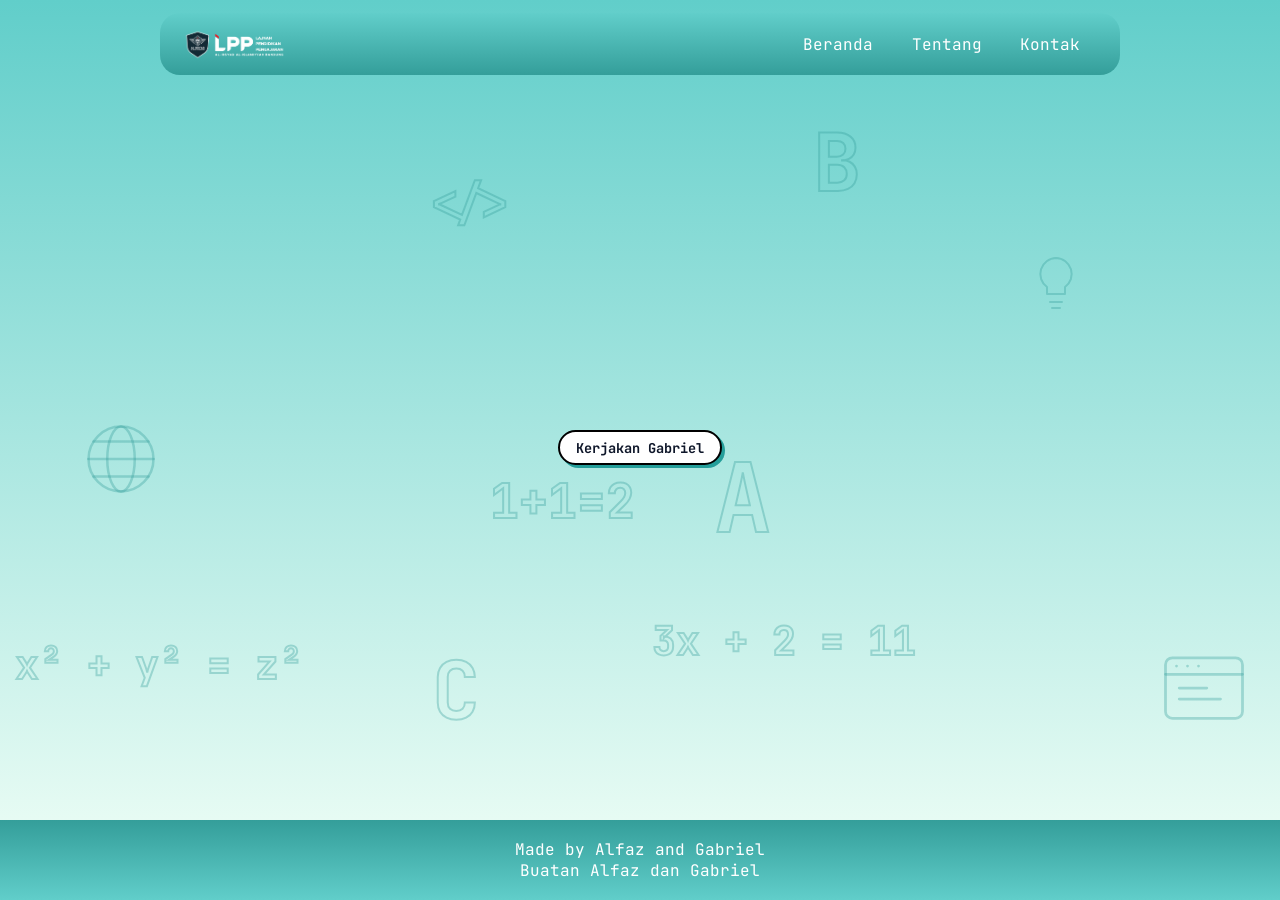
==== about.html @ 960603d5 "Nov 25, 2026, 6:09 PM" ====
<!DOCTYPE html>
<html lang="id">
    <head>
        <meta charset="UTF-8" />
        <meta name="viewport" content="width=device-width, initial-scale=1" />
        <title>Lomba Design Web AI</title>
        <link rel="stylesheet" href="css/main.css" />
        <link rel="stylesheet" href="css/about.css" />
        <link href="https://fonts.googleapis.com/css2?family=JetBrains+Mono:ital,wght@0,400;0,700;1,400&family=Amiri&display=swap" rel="stylesheet">
        <script src="js/doodles.js" defer></script>
        <script src="js/concepts.js" defer></script>
        <script>
        try { document.documentElement.dataset.mode = localStorage.getItem("mode") || "interactive"; } catch (e) {}
        </script>
        <script src="js/transition.js" defer></script>
    </head>
    <body>
        <header class="header-box">
            <img src="assets/al-irysad-logolpp.png" alt="Logo Al-Irsyad Al-Islamiyyah" height="40">
            <nav>
                <a href="home.html">Beranda</a>
                <a href="about.html">Tentang</a>
                <a href="contact.html">Kontak</a>
            </nav>
        </header>
            <main class="hero-bg">
            <div class="doodles" aria-hidden="true">
                <span class="doodle" style="--x: 5%;  --y: 14%; --s: 3rem;   --d: 15s; --r: 4rem">1+1=2</span>
                <span class="doodle" style="--x: 70%; --y: 8%;  --s: 2.5rem; --d: 18s; --r: 3rem">x² + y² = z²</span>
                <span class="doodle" style="--x: 8%;  --y: 62%; --s: 2.5rem; --d: 17s; --r: 5rem">3x + 2 = 11</span>
                <span class="doodle" style="--x: 55%; --y: 78%; --s: 3rem;   --d: 14s; --r: 3rem">&lt;/&gt;</span>
                <span class="doodle" style="--x: 82%; --y: 55%; --s: 6rem;   --d: 19s; --r: 4rem">A</span>
                <span class="doodle" style="--x: 30%; --y: 85%; --s: 5rem;   --d: 16s; --r: 3rem">B</span>
                <span class="doodle" style="--s: 5rem">C</span>

                <svg class="doodle" viewBox="0 0 64 64" style="--x: 40%; --y: 10%; --s: 5rem; --d: 20s; --r: 4rem">
                    <circle cx="32" cy="32" r="26"/>
                    <ellipse cx="32" cy="32" rx="11" ry="26"/>
                    <path d="M6 32h52M10 18h44M10 46h44"/>
                </svg>

                <svg class="doodle" viewBox="0 0 64 64" style="--x: 18%; --y: 36%; --s: 5.5rem; --d: 17s; --r: 3rem">
                    <rect x="4" y="10" width="56" height="44" rx="5"/>
                    <path d="M4 22h56M12 16h.01M20 16h.01M28 16h.01M14 32h20M14 40h30"/>
                </svg>

                <svg class="doodle" viewBox="0 0 64 64" style="--x: 88%; --y: 82%; --s: 4rem; --d: 13s; --r: 3rem">
                    <path d="M32 6a16 16 0 0 0-9 29v7h18v-7a16 16 0 0 0-9-29zM26 50h12M28 56h8"/>
                </svg>
            </div>
            <div class="content">
                <p class="badge">Kerjakan Gabriel</p>
            </div>
        </main>

        <div class="footer-box">
            <footer>Made by Alfaz and Gabriel</footer>
            <footer>Buatan Alfaz dan Gabriel</footer>
        </div>
    </body>
</html>
---- css/main.css ----
html {
    overflow-x: clip;
}

body {
    margin: 0;
    min-height: 100dvh;
    display: flex;
    flex-direction: column;
    font-family: "JetBrains Mono", monospace;
    background: #ecfdf5 linear-gradient(180deg, #61ceca, #ecfdf5 95%);
    animation: page-in 0.4s ease both;
}

main, .hero { flex: 1; }
a { color: inherit; text-decoration: none; }

.header-box {
    display: flex;
    align-items: center;
    justify-content: space-between;
    flex-wrap: wrap;
    gap: 0.5rem 1.5rem;
    box-sizing: border-box;
    width: min(95%, 60rem);
    margin: 0.8rem auto 0;
    padding: 0.8rem 1.5rem;
    background: linear-gradient(0deg, #349e9a, #61ceca);
    color: #ffffff;
    border-radius: 20px;
    position: sticky;
    top: 0.8rem;
    z-index: 100;
}

.header-box img { display: block; height: 2rem; flex-shrink: 0; }
.header-box {
    --shadow: 4px 4px #249e9a;
}
.header-box nav { display: flex; flex-wrap: nowrap; gap: 0.4rem;}

.header-box a {
    padding: 0.5rem 1rem;
    border-radius: 5px;
    white-space: nowrap;
    transition: background 0.2s ease, box-shadow 0.2s ease, transform 0.2s ease;
}

.header-box a:focus-visible,
.header-box a:hover {
    background: #51ceca;
    color: #422006;
    box-shadow: var(--shadow);
    transform: translateY(-2px);
}

.footer-box {
    margin-top: auto;
    padding: 1.2rem 1.5rem;
    background: linear-gradient(180deg, #349e9a, #61ceca);
    color: #ffffff;
    text-align: center;
}

.hero-bg {
    position: relative;
    overflow: clip;
    flex: 1;
}

.doodles {
    --ink: rgba(52, 158, 154, 0.35);
    position: absolute;
    inset: 0;
    pointer-events: none;
    overflow: hidden;
}

.doodle {
    --r: 3rem;
    --dir: 1;
    --a: 10deg;
    --d: 15s;
    --sw: 10s;
    --t1: 0s;
    --t2: 0s;
    position: absolute;
    left: var(--x);
    top: var(--y);
    font-size: var(--s);
    font-weight: 700;
    line-height: 1;
    white-space: nowrap;
    color: transparent;
    -webkit-text-stroke: 2px var(--ink);
    animation:
        drift var(--d) ease-in-out var(--t1) infinite,
        sway var(--sw) ease-in-out var(--t2) infinite alternate;
}

svg.doodle {
    width: var(--s);
    fill: none;
    stroke: var(--ink);
    stroke-width: 2;
    stroke-linecap: round;
    stroke-linejoin: round;
}

.hero-bg { display: grid; align-items: center; }

.content {
    position: relative;
    z-index: 1;
    display: grid;
    justify-items: center;
    gap: 1.2rem;
    width: min(100%, 44rem);
    margin: 0 auto;
    padding: 5rem 1.5rem;
    text-align: center;
    color: #0f172a;
}

.content h1 { margin: 0; font-size: clamp(1.8rem, 5vw, 3.2rem); line-height: 1.15; }
.content p { margin: 0; }
.lead { max-width: 36rem; line-height: 1.7; }
.tag { font-size: 0.85rem; opacity: 0.7; }

.badge {
    padding: 0.4rem 1rem;
    background: #fff;
    border: 2px solid #000;
    border-radius: 999px;
    font-size: 0.85rem;
    font-weight: 700;
    box-shadow: 3px 3px #249e9a;
}

[data-mode="formal"] .doodles { display: none; }
[data-mode="formal"] .orbit,
[data-mode="formal"] .arm article { animation: none; }

body.page-out { animation: page-out 0.4s ease forwards; }

@keyframes page-out { to { opacity: 0; } }

@keyframes spin { to { rotate: 360deg; } }

@keyframes page-in { from { opacity: 0; } }

@keyframes drift {
    0%   { translate: 0 0; }
    25%  { translate: calc(var(--r) * var(--dir)) calc(var(--r) * -0.6); }
    50%  { translate: calc(var(--r) * var(--dir) * 0.3) calc(var(--r) * -1.2); }
    75%  { translate: calc(var(--r) * var(--dir) * -0.8) calc(var(--r) * -0.5); }
    100% { translate: 0 0; }
}

@keyframes sway {
    from { rotate: calc(var(--a) * -1); scale: 0.95; }
    to   { rotate: var(--a); scale: 1.08; }
}

@media (prefers-reduced-motion: reduce) {
    .doodle { animation: none; }
    .stage { width: auto; }
    .hub { display: none; }
}

@media (max-width: 600px) {
    .doodle { font-size: calc(var(--s) * 0.6); }
    svg.doodle { width: calc(var(--s) * 0.7); }
}

@media (max-width: 768px) {
    .header-box { padding: 0.6rem 1rem; gap: 0.5rem 1rem; --shadow: 3px 3px #249e9a; }
    .header-box a { padding: 0.4rem 0.7rem; font-size: 0.9rem; }
}

@media (max-width: 480px) {
    .header-box { flex-direction: column; border-radius: 16px; --shadow: 2px 2px #249e9a; }
    .header-box nav { width: 100%; }
    .header-box nav a { flex: 1; text-align: center; padding: 0.4rem 0.2rem; font-size: 0.8rem; }
}

.stage { width: auto; }
.hub { display: none; }
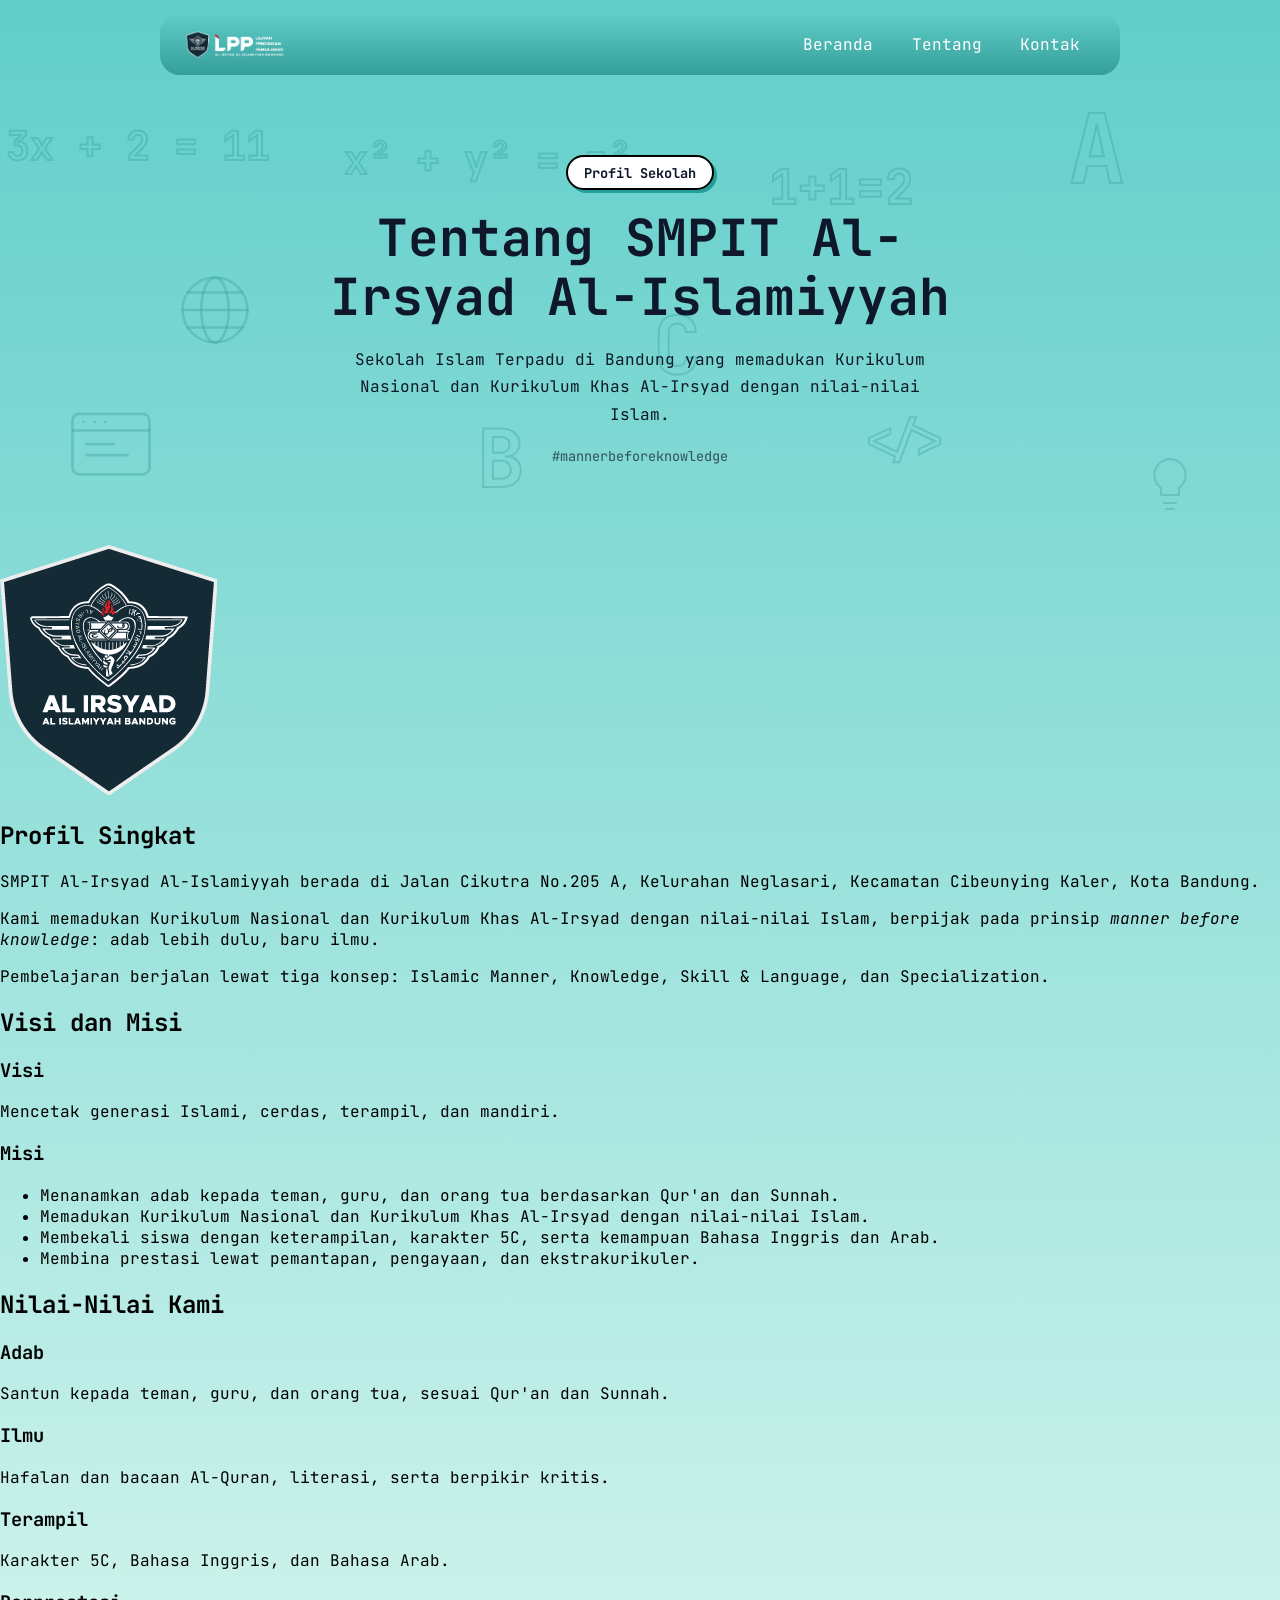
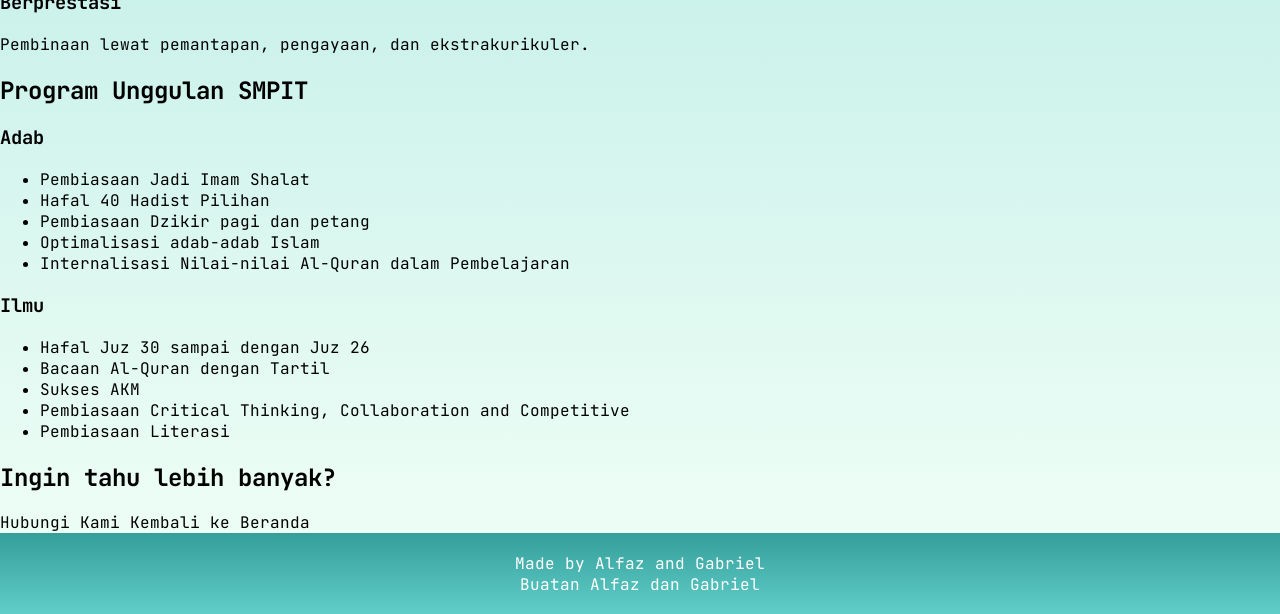
==== commit 3f3c70e9: "Add files via upload" ====
--- a/about.html
+++ b/about.html
@@ -3,12 +3,11 @@
     <head>
         <meta charset="UTF-8" />
         <meta name="viewport" content="width=device-width, initial-scale=1" />
-        <title>Lomba Design Web AI</title>
+        <title>Tentang - SMPIT Al-Irsyad Al-Islamiyyah Bandung</title>
         <link rel="stylesheet" href="css/main.css" />
         <link rel="stylesheet" href="css/about.css" />
         <link href="https://fonts.googleapis.com/css2?family=JetBrains+Mono:ital,wght@0,400;0,700;1,400&family=Amiri&display=swap" rel="stylesheet">
         <script src="js/doodles.js" defer></script>
-        <script src="js/concepts.js" defer></script>
         <script>
         try { document.documentElement.dataset.mode = localStorage.getItem("mode") || "interactive"; } catch (e) {}
         </script>
@@ -23,34 +22,138 @@
                 <a href="contact.html">Kontak</a>
             </nav>
         </header>
-            <main class="hero-bg">
-            <div class="doodles" aria-hidden="true">
-                <span class="doodle" style="--x: 5%;  --y: 14%; --s: 3rem;   --d: 15s; --r: 4rem">1+1=2</span>
-                <span class="doodle" style="--x: 70%; --y: 8%;  --s: 2.5rem; --d: 18s; --r: 3rem">x² + y² = z²</span>
-                <span class="doodle" style="--x: 8%;  --y: 62%; --s: 2.5rem; --d: 17s; --r: 5rem">3x + 2 = 11</span>
-                <span class="doodle" style="--x: 55%; --y: 78%; --s: 3rem;   --d: 14s; --r: 3rem">&lt;/&gt;</span>
-                <span class="doodle" style="--x: 82%; --y: 55%; --s: 6rem;   --d: 19s; --r: 4rem">A</span>
-                <span class="doodle" style="--x: 30%; --y: 85%; --s: 5rem;   --d: 16s; --r: 3rem">B</span>
-                <span class="doodle" style="--s: 5rem">C</span>
 
-                <svg class="doodle" viewBox="0 0 64 64" style="--x: 40%; --y: 10%; --s: 5rem; --d: 20s; --r: 4rem">
-                    <circle cx="32" cy="32" r="26"/>
-                    <ellipse cx="32" cy="32" rx="11" ry="26"/>
-                    <path d="M6 32h52M10 18h44M10 46h44"/>
-                </svg>
+        <main>
+            <section class="hero-bg">
+                <div class="doodles" aria-hidden="true">
+                    <span class="doodle" style="--x: 5%;  --y: 14%; --s: 3rem;   --d: 15s; --r: 4rem">1+1=2</span>
+                    <span class="doodle" style="--x: 70%; --y: 8%;  --s: 2.5rem; --d: 18s; --r: 3rem">x² + y² = z²</span>
+                    <span class="doodle" style="--x: 8%;  --y: 62%; --s: 2.5rem; --d: 17s; --r: 5rem">3x + 2 = 11</span>
+                    <span class="doodle" style="--x: 55%; --y: 78%; --s: 3rem;   --d: 14s; --r: 3rem">&lt;/&gt;</span>
+                    <span class="doodle" style="--x: 82%; --y: 55%; --s: 6rem;   --d: 19s; --r: 4rem">A</span>
+                    <span class="doodle" style="--x: 30%; --y: 85%; --s: 5rem;   --d: 16s; --r: 3rem">B</span>
+                    <span class="doodle" style="--s: 5rem">C</span>
 
-                <svg class="doodle" viewBox="0 0 64 64" style="--x: 18%; --y: 36%; --s: 5.5rem; --d: 17s; --r: 3rem">
-                    <rect x="4" y="10" width="56" height="44" rx="5"/>
-                    <path d="M4 22h56M12 16h.01M20 16h.01M28 16h.01M14 32h20M14 40h30"/>
-                </svg>
+                    <svg class="doodle" viewBox="0 0 64 64" style="--x: 40%; --y: 10%; --s: 5rem; --d: 20s; --r: 4rem">
+                        <circle cx="32" cy="32" r="26"/>
+                        <ellipse cx="32" cy="32" rx="11" ry="26"/>
+                        <path d="M6 32h52M10 18h44M10 46h44"/>
+                    </svg>
 
-                <svg class="doodle" viewBox="0 0 64 64" style="--x: 88%; --y: 82%; --s: 4rem; --d: 13s; --r: 3rem">
-                    <path d="M32 6a16 16 0 0 0-9 29v7h18v-7a16 16 0 0 0-9-29zM26 50h12M28 56h8"/>
-                </svg>
-            </div>
-            <div class="content">
-                <p class="badge">Kerjakan Gabriel</p>
-            </div>
+                    <svg class="doodle" viewBox="0 0 64 64" style="--x: 18%; --y: 36%; --s: 5.5rem; --d: 17s; --r: 3rem">
+                        <rect x="4" y="10" width="56" height="44" rx="5"/>
+                        <path d="M4 22h56M12 16h.01M20 16h.01M28 16h.01M14 32h20M14 40h30"/>
+                    </svg>
+
+                    <svg class="doodle" viewBox="0 0 64 64" style="--x: 88%; --y: 82%; --s: 4rem; --d: 13s; --r: 3rem">
+                        <path d="M32 6a16 16 0 0 0-9 29v7h18v-7a16 16 0 0 0-9-29zM26 50h12M28 56h8"/>
+                    </svg>
+                </div>
+                <div class="content">
+                    <p class="badge">Profil Sekolah</p>
+                    <h1>Tentang SMPIT Al-Irsyad Al-Islamiyyah</h1>
+                    <p class="lead">
+                        Sekolah Islam Terpadu di Bandung yang memadukan Kurikulum Nasional dan
+                        Kurikulum Khas Al-Irsyad dengan nilai-nilai Islam.
+                    </p>
+                    <p class="tag">#mannerbeforeknowledge</p>
+                </div>
+            </section>
+
+            <section class="about-section profile" aria-labelledby="profil-title">
+                <img class="profile-logo" src="assets/al-irsyad-logo.png" alt="Logo Al-Irsyad Al-Islamiyyah">
+                <div class="profile-text">
+                    <h2 id="profil-title">Profil Singkat</h2>
+                    <p>
+                        SMPIT Al-Irsyad Al-Islamiyyah berada di Jalan Cikutra No.205 A,
+                        Kelurahan Neglasari, Kecamatan Cibeunying Kaler, Kota Bandung.
+                    </p>
+                    <p>
+                        Kami memadukan Kurikulum Nasional dan Kurikulum Khas Al-Irsyad dengan
+                        nilai-nilai Islam, berpijak pada prinsip <em>manner before knowledge</em>:
+                        adab lebih dulu, baru ilmu.
+                    </p>
+                    <p>
+                        Pembelajaran berjalan lewat tiga konsep: Islamic Manner, Knowledge,
+                        Skill &amp; Language, dan Specialization.
+                    </p>
+                </div>
+            </section>
+
+            <section class="about-section" aria-labelledby="visimisi-title">
+                <h2 id="visimisi-title">Visi dan Misi</h2>
+                <div class="vision-grid">
+                    <article class="vision">
+                        <h3>Visi</h3>
+                        <p class="vision-text">Mencetak generasi Islami, cerdas, terampil, dan mandiri.</p>
+                    </article>
+                    <article class="mission">
+                        <h3>Misi</h3>
+                        <ul>
+                            <li>Menanamkan adab kepada teman, guru, dan orang tua berdasarkan Qur'an dan Sunnah.</li>
+                            <li>Memadukan Kurikulum Nasional dan Kurikulum Khas Al-Irsyad dengan nilai-nilai Islam.</li>
+                            <li>Membekali siswa dengan keterampilan, karakter 5C, serta kemampuan Bahasa Inggris dan Arab.</li>
+                            <li>Membina prestasi lewat pemantapan, pengayaan, dan ekstrakurikuler.</li>
+                        </ul>
+                    </article>
+                </div>
+            </section>
+
+            <section class="about-section" aria-labelledby="nilai-title">
+                <h2 id="nilai-title">Nilai-Nilai Kami</h2>
+                <div class="values">
+                    <article class="value value-adab">
+                        <h3>Adab</h3>
+                        <p>Santun kepada teman, guru, dan orang tua, sesuai Qur'an dan Sunnah.</p>
+                    </article>
+                    <article class="value value-ilmu">
+                        <h3>Ilmu</h3>
+                        <p>Hafalan dan bacaan Al-Quran, literasi, serta berpikir kritis.</p>
+                    </article>
+                    <article class="value value-terampil">
+                        <h3>Terampil</h3>
+                        <p>Karakter 5C, Bahasa Inggris, dan Bahasa Arab.</p>
+                    </article>
+                    <article class="value value-prestasi">
+                        <h3>Berprestasi</h3>
+                        <p>Pembinaan lewat pemantapan, pengayaan, dan ekstrakurikuler.</p>
+                    </article>
+                </div>
+            </section>
+
+            <section class="about-section" aria-labelledby="program-title">
+                <h2 id="program-title">Program Unggulan SMPIT</h2>
+                <div class="program-grid">
+                    <article class="program-card">
+                        <h3>Adab</h3>
+                        <ul>
+                            <li>Pembiasaan Jadi Imam Shalat</li>
+                            <li>Hafal 40 Hadist Pilihan</li>
+                            <li>Pembiasaan Dzikir pagi dan petang</li>
+                            <li>Optimalisasi adab-adab Islam</li>
+                            <li>Internalisasi Nilai-nilai Al-Quran dalam Pembelajaran</li>
+                        </ul>
+                    </article>
+                    <article class="program-card">
+                        <h3>Ilmu</h3>
+                        <ul>
+                            <li>Hafal Juz 30 sampai dengan Juz 26</li>
+                            <li>Bacaan Al-Quran dengan Tartil</li>
+                            <li>Sukses AKM</li>
+                            <li>Pembiasaan Critical Thinking, Collaboration and Competitive</li>
+                            <li>Pembiasaan Literasi</li>
+                        </ul>
+                    </article>
+                </div>
+            </section>
+
+            <section class="about-cta" aria-labelledby="cta-title">
+                <h2 id="cta-title">Ingin tahu lebih banyak?</h2>
+                <div class="cta-row">
+                    <a class="cta" href="contact.html">Hubungi Kami</a>
+                    <a class="cta cta-alt" href="home.html">Kembali ke Beranda</a>
+                </div>
+            </section>
         </main>
 
         <div class="footer-box">
@@ -58,4 +161,4 @@
             <footer>Buatan Alfaz dan Gabriel</footer>
         </div>
     </body>
-</html>+</html>
--- a/css/main.css
+++ b/css/main.css
@@ -12,7 +12,7 @@
     animation: page-in 0.4s ease both;
 }
 
-main, .hero { flex: 1; }
+main { flex: 1; }
 a { color: inherit; text-decoration: none; }
 
 .header-box {
@@ -31,12 +31,10 @@
     position: sticky;
     top: 0.8rem;
     z-index: 100;
+    --shadow: 4px 4px #249e9a;
 }
 
 .header-box img { display: block; height: 2rem; flex-shrink: 0; }
-.header-box {
-    --shadow: 4px 4px #249e9a;
-}
 .header-box nav { display: flex; flex-wrap: nowrap; gap: 0.4rem;}
 
 .header-box a {
@@ -60,12 +58,6 @@
     background: linear-gradient(180deg, #349e9a, #61ceca);
     color: #ffffff;
     text-align: center;
-}
-
-.hero-bg {
-    position: relative;
-    overflow: clip;
-    flex: 1;
 }
 
 .doodles {
@@ -107,7 +99,12 @@
     stroke-linejoin: round;
 }
 
-.hero-bg { display: grid; align-items: center; }
+.hero-bg {
+    position: relative;
+    overflow: clip;
+    display: grid;
+    align-items: center;
+}
 
 .content {
     position: relative;
@@ -145,8 +142,6 @@
 
 @keyframes page-out { to { opacity: 0; } }
 
-@keyframes spin { to { rotate: 360deg; } }
-
 @keyframes page-in { from { opacity: 0; } }
 
 @keyframes drift {
@@ -164,8 +159,16 @@
 
 @media (prefers-reduced-motion: reduce) {
     .doodle { animation: none; }
+}
+
+@keyframes spin { to { rotate: 360deg; } }
+
+@media (max-width: 700px), (prefers-reduced-motion: reduce) {
     .stage { width: auto; }
     .hub { display: none; }
+    .orbit { width: auto; aspect-ratio: auto; display: grid; gap: 1rem; border: 0; animation: none; }
+    .arm { position: static; rotate: none; }
+    .arm article { position: static; translate: none; transform: none; width: auto; animation: none; }
 }
 
 @media (max-width: 600px) {
@@ -182,7 +185,4 @@
     .header-box { flex-direction: column; border-radius: 16px; --shadow: 2px 2px #249e9a; }
     .header-box nav { width: 100%; }
     .header-box nav a { flex: 1; text-align: center; padding: 0.4rem 0.2rem; font-size: 0.8rem; }
-}
-
-.stage { width: auto; }
-.hub { display: none; }+}
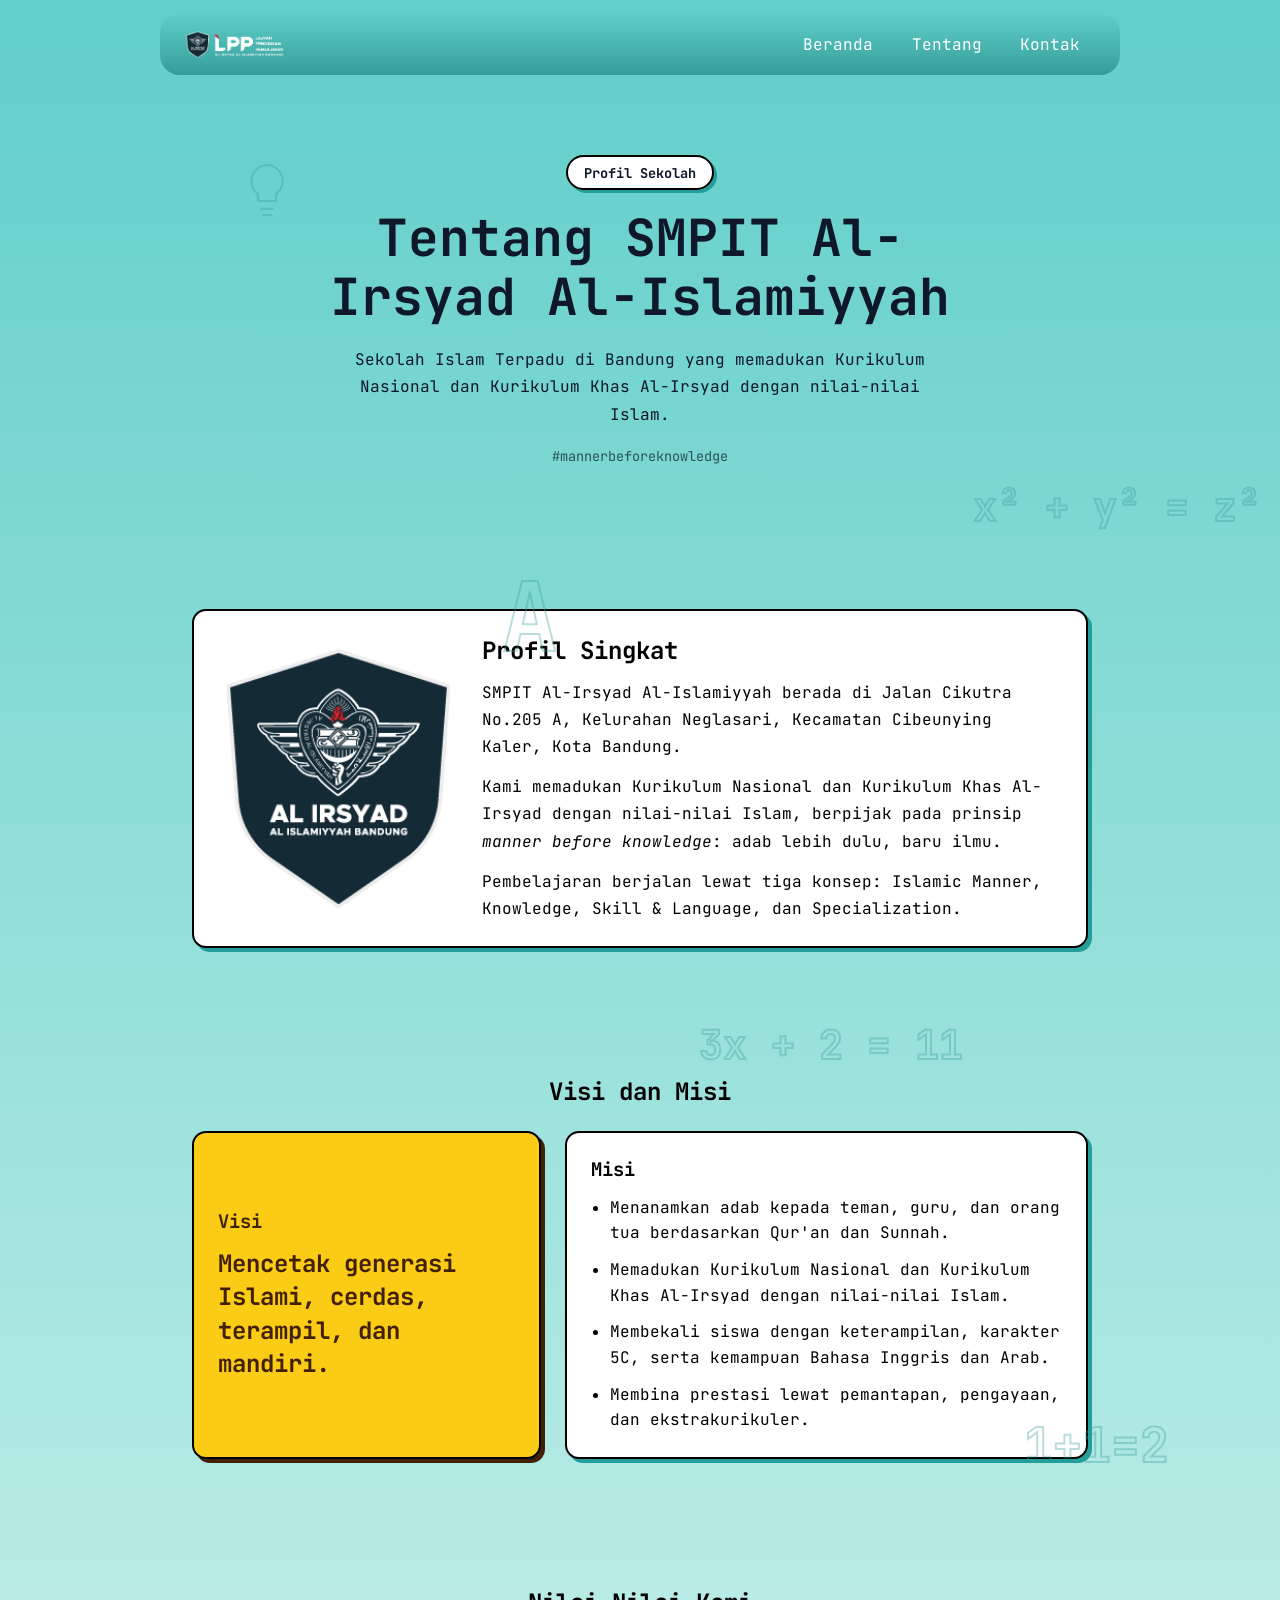
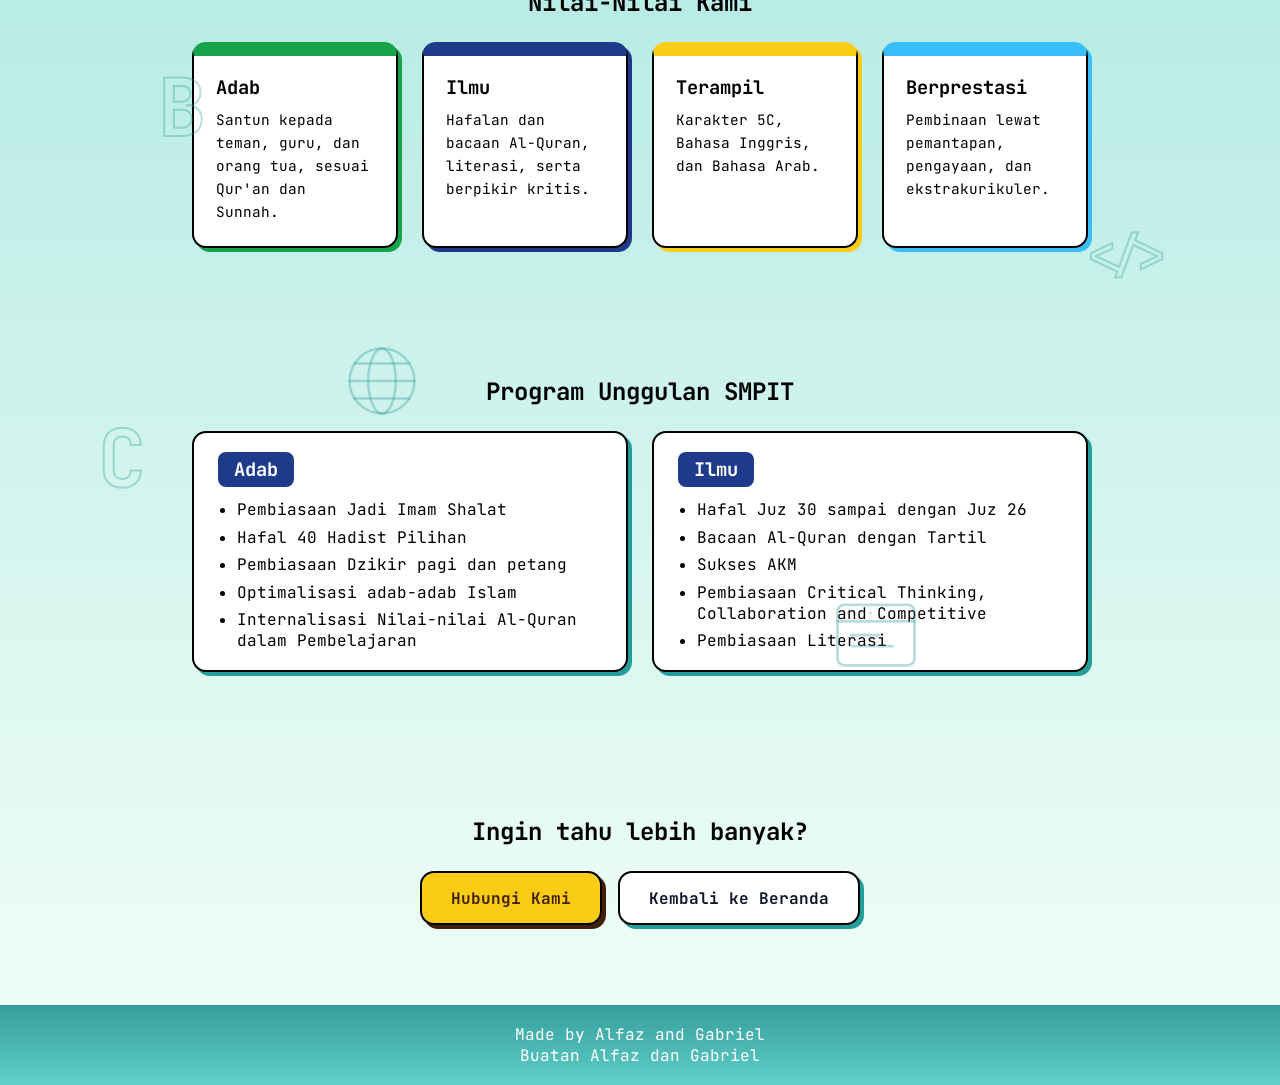
==== commit 327aae91: "Nov 27, 2026, 5:26 PM" ====
--- a/about.html
+++ b/about.html
@@ -24,31 +24,31 @@
         </header>
 
         <main>
-            <section class="hero-bg">
-                <div class="doodles" aria-hidden="true">
-                    <span class="doodle" style="--x: 5%;  --y: 14%; --s: 3rem;   --d: 15s; --r: 4rem">1+1=2</span>
-                    <span class="doodle" style="--x: 70%; --y: 8%;  --s: 2.5rem; --d: 18s; --r: 3rem">x² + y² = z²</span>
-                    <span class="doodle" style="--x: 8%;  --y: 62%; --s: 2.5rem; --d: 17s; --r: 5rem">3x + 2 = 11</span>
-                    <span class="doodle" style="--x: 55%; --y: 78%; --s: 3rem;   --d: 14s; --r: 3rem">&lt;/&gt;</span>
-                    <span class="doodle" style="--x: 82%; --y: 55%; --s: 6rem;   --d: 19s; --r: 4rem">A</span>
-                    <span class="doodle" style="--x: 30%; --y: 85%; --s: 5rem;   --d: 16s; --r: 3rem">B</span>
-                    <span class="doodle" style="--s: 5rem">C</span>
+            <main class="hero-bg">
+            <div class="doodles" aria-hidden="true">
+                <span class="doodle" style="--x: 5%;  --y: 14%; --s: 3rem;   --d: 15s; --r: 4rem">1+1=2</span>
+                <span class="doodle" style="--x: 70%; --y: 8%;  --s: 2.5rem; --d: 18s; --r: 3rem">x² + y² = z²</span>
+                <span class="doodle" style="--x: 8%;  --y: 62%; --s: 2.5rem; --d: 17s; --r: 5rem">3x + 2 = 11</span>
+                <span class="doodle" style="--x: 55%; --y: 78%; --s: 3rem;   --d: 14s; --r: 3rem">&lt;/&gt;</span>
+                <span class="doodle" style="--x: 82%; --y: 55%; --s: 6rem;   --d: 19s; --r: 4rem">A</span>
+                <span class="doodle" style="--x: 30%; --y: 85%; --s: 5rem;   --d: 16s; --r: 3rem">B</span>
+                <span class="doodle" style="--s: 5rem">C</span>
 
-                    <svg class="doodle" viewBox="0 0 64 64" style="--x: 40%; --y: 10%; --s: 5rem; --d: 20s; --r: 4rem">
-                        <circle cx="32" cy="32" r="26"/>
-                        <ellipse cx="32" cy="32" rx="11" ry="26"/>
-                        <path d="M6 32h52M10 18h44M10 46h44"/>
-                    </svg>
+                <svg class="doodle" viewBox="0 0 64 64" style="--x: 40%; --y: 10%; --s: 5rem; --d: 20s; --r: 4rem">
+                    <circle cx="32" cy="32" r="26"/>
+                    <ellipse cx="32" cy="32" rx="11" ry="26"/>
+                    <path d="M6 32h52M10 18h44M10 46h44"/>
+                </svg>
 
-                    <svg class="doodle" viewBox="0 0 64 64" style="--x: 18%; --y: 36%; --s: 5.5rem; --d: 17s; --r: 3rem">
-                        <rect x="4" y="10" width="56" height="44" rx="5"/>
-                        <path d="M4 22h56M12 16h.01M20 16h.01M28 16h.01M14 32h20M14 40h30"/>
-                    </svg>
+                <svg class="doodle" viewBox="0 0 64 64" style="--x: 18%; --y: 36%; --s: 5.5rem; --d: 17s; --r: 3rem">
+                    <rect x="4" y="10" width="56" height="44" rx="5"/>
+                    <path d="M4 22h56M12 16h.01M20 16h.01M28 16h.01M14 32h20M14 40h30"/>
+                </svg>
 
-                    <svg class="doodle" viewBox="0 0 64 64" style="--x: 88%; --y: 82%; --s: 4rem; --d: 13s; --r: 3rem">
-                        <path d="M32 6a16 16 0 0 0-9 29v7h18v-7a16 16 0 0 0-9-29zM26 50h12M28 56h8"/>
-                    </svg>
-                </div>
+                <svg class="doodle" viewBox="0 0 64 64" style="--x: 88%; --y: 82%; --s: 4rem; --d: 13s; --r: 3rem">
+                    <path d="M32 6a16 16 0 0 0-9 29v7h18v-7a16 16 0 0 0-9-29zM26 50h12M28 56h8"/>
+                </svg>
+            </div>
                 <div class="content">
                     <p class="badge">Profil Sekolah</p>
                     <h1>Tentang SMPIT Al-Irsyad Al-Islamiyyah</h1>
--- a/css/main.css
+++ b/css/main.css
@@ -1,3 +1,5 @@
+*, *::before, *::after { box-sizing: border-box; }
+
 html {
     overflow-x: clip;
 }
--- a/css/about.css
+++ b/css/about.css
@@ -0,0 +1,192 @@
+.hero-bg { grid-template-columns: minmax(0, 1fr); }
+.content { box-sizing: border-box; }
+.content h1 { font-size: clamp(1.4rem, 6.2vw, 3.2rem); overflow-wrap: anywhere; }
+
+.about-section {
+    box-sizing: border-box;
+    width: min(92%, 56rem);
+    margin: 4rem auto;
+}
+
+.about-section > h2,
+.about-cta h2 {
+    margin: 0 0 1.5rem;
+    text-align: center;
+}
+
+/* Profil singkat */
+.profile {
+    display: grid;
+    grid-template-columns: minmax(8rem, 14rem) 1fr;
+    align-items: center;
+    gap: 2rem;
+    padding: 1.5rem 2rem;
+    background: #fff;
+    border: 2px solid #000;
+    border-radius: 14px;
+    box-shadow: 4px 4px #249e9a;
+}
+
+.profile-logo { width: 100%; height: auto; }
+.profile-text h2 { margin: 0 0 0.8rem; }
+.profile-text p { margin: 0 0 0.8rem; line-height: 1.7; max-width: 60ch; }
+.profile-text p:last-child { margin-bottom: 0; }
+
+/* Visi dan misi */
+.vision-grid {
+    display: grid;
+    grid-template-columns: minmax(0, 2fr) minmax(0, 3fr);
+    gap: 1.5rem;
+    align-items: stretch;
+}
+
+.vision,
+.mission {
+    padding: 1.5rem;
+    border: 2px solid #000;
+    border-radius: 14px;
+    box-shadow: 4px 4px #249e9a;
+}
+
+.vision {
+    display: grid;
+    align-content: center;
+    background: #facc15;
+    color: #422006;
+    box-shadow: 4px 4px #422006;
+}
+
+.mission { background: #fff; }
+
+.vision h3,
+.mission h3 { margin: 0 0 0.8rem; }
+
+.vision-text {
+    margin: 0;
+    font-size: clamp(1.1rem, 2.6vw, 1.5rem);
+    font-weight: 700;
+    line-height: 1.4;
+}
+
+.mission ul {
+    margin: 0;
+    padding-left: 1.2rem;
+    display: grid;
+    gap: 0.7rem;
+    line-height: 1.6;
+}
+
+/* Nilai-nilai */
+.values {
+    display: grid;
+    grid-template-columns: repeat(4, minmax(0, 1fr));
+    gap: 1.5rem;
+}
+
+.value {
+    --tone: #349e9a;
+    padding: 1.2rem 1.4rem 1.4rem;
+    background: #fff;
+    border: 2px solid #000;
+    border-top: 0.9rem solid var(--tone);
+    border-radius: 14px;
+    box-shadow: 4px 4px var(--tone);
+}
+
+.value h3 { margin: 0 0 0.5rem; }
+.value p { margin: 0; font-size: 0.9rem; line-height: 1.6; }
+
+.value-adab { --tone: #16a34a; }
+.value-ilmu { --tone: #1e3a8a; }
+.value-terampil { --tone: #facc15; }
+.value-prestasi { --tone: #38bdf8; }
+
+/* Program unggulan (sama seperti home) */
+.program-grid {
+    display: grid;
+    grid-template-columns: repeat(auto-fit, minmax(16rem, 1fr));
+    gap: 1.5rem;
+}
+
+.program-card {
+    padding: 1.2rem 1.5rem;
+    background: #fff;
+    border: 2px solid #000;
+    border-radius: 14px;
+    box-shadow: 4px 4px #249e9a;
+}
+
+.program-card h3 {
+    display: inline-block;
+    margin: 0 0 0.8rem;
+    padding: 0.3rem 1rem;
+    background: #1e3a8a;
+    color: #fff;
+    border-radius: 8px;
+}
+
+.program-card ul { margin: 0; padding-left: 1.2rem; display: grid; gap: 0.4rem; }
+
+/* CTA */
+.about-cta {
+    width: min(92%, 40rem);
+    margin: 5rem auto;
+    text-align: center;
+}
+
+.cta-row {
+    display: flex;
+    flex-wrap: wrap;
+    justify-content: center;
+    gap: 1rem;
+}
+
+.cta {
+    display: inline-block;
+    padding: 0.9rem 1.8rem;
+    background: #facc15;
+    color: #422006;
+    border: 2px solid #000;
+    border-radius: 14px;
+    font-weight: 700;
+    box-shadow: 4px 4px #422006;
+    transition: transform 0.2s ease, box-shadow 0.2s ease;
+}
+
+.cta-alt {
+    background: #fff;
+    color: #0f172a;
+    box-shadow: 4px 4px #249e9a;
+}
+
+.cta:hover,
+.cta:focus-visible { transform: translate(-2px, -2px); box-shadow: 6px 6px #422006; }
+.cta-alt:hover,
+.cta-alt:focus-visible { box-shadow: 6px 6px #249e9a; }
+.cta:active { transform: translate(2px, 2px); box-shadow: 2px 2px #422006; }
+.cta-alt:active { box-shadow: 2px 2px #249e9a; }
+
+/* Responsif */
+@media (max-width: 860px) {
+    .values { grid-template-columns: repeat(2, minmax(0, 1fr)); }
+}
+
+@media (max-width: 480px) {
+    .values { grid-template-columns: 1fr; }
+}
+
+@media (max-width: 700px) {
+    .profile {
+        grid-template-columns: 1fr;
+        justify-items: center;
+        padding: 1.2rem;
+        text-align: center;
+    }
+    .profile-logo { width: min(55%, 12rem); }
+    .vision-grid { grid-template-columns: 1fr; }
+    .about-section { margin: 3rem auto; }
+}
+
+@media (prefers-reduced-motion: reduce) {
+    .cta { transition: none; }
+}
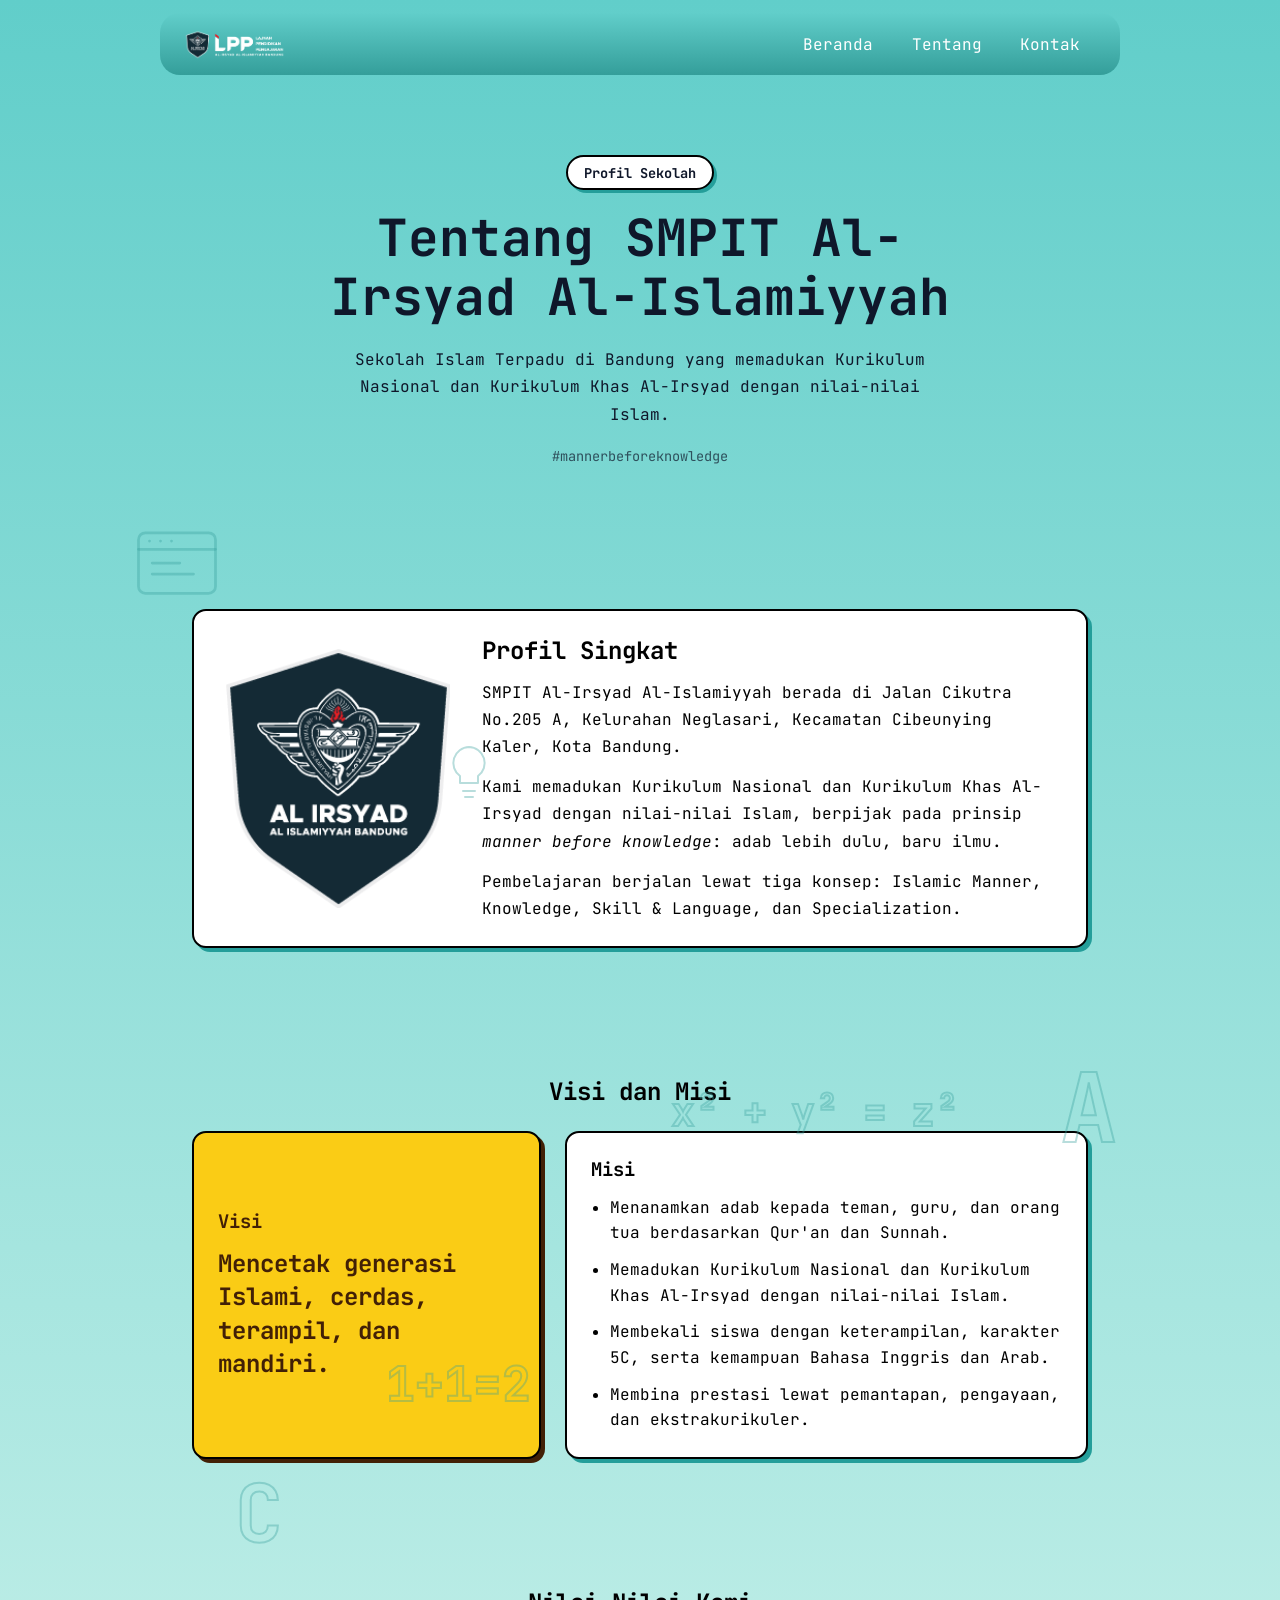
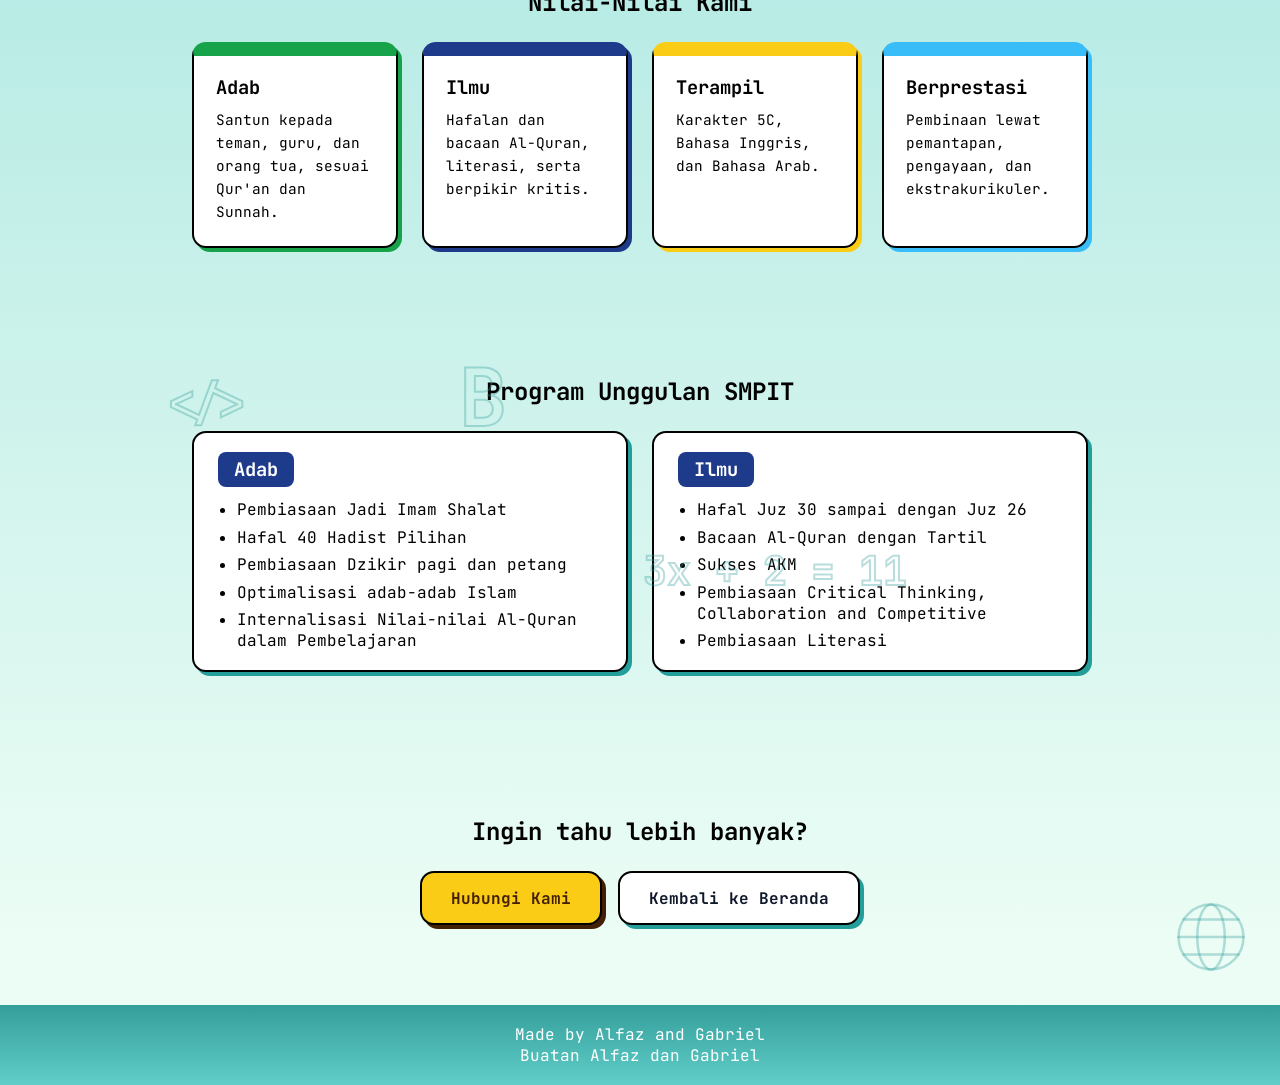
==== commit 0360b4b6: "Nov 27, 2026, 5:36 PM" ====
--- a/about.html
+++ b/about.html
@@ -23,8 +23,7 @@
             </nav>
         </header>
 
-        <main>
-            <main class="hero-bg">
+        <main class="hero-bg">
             <div class="doodles" aria-hidden="true">
                 <span class="doodle" style="--x: 5%;  --y: 14%; --s: 3rem;   --d: 15s; --r: 4rem">1+1=2</span>
                 <span class="doodle" style="--x: 70%; --y: 8%;  --s: 2.5rem; --d: 18s; --r: 3rem">x² + y² = z²</span>
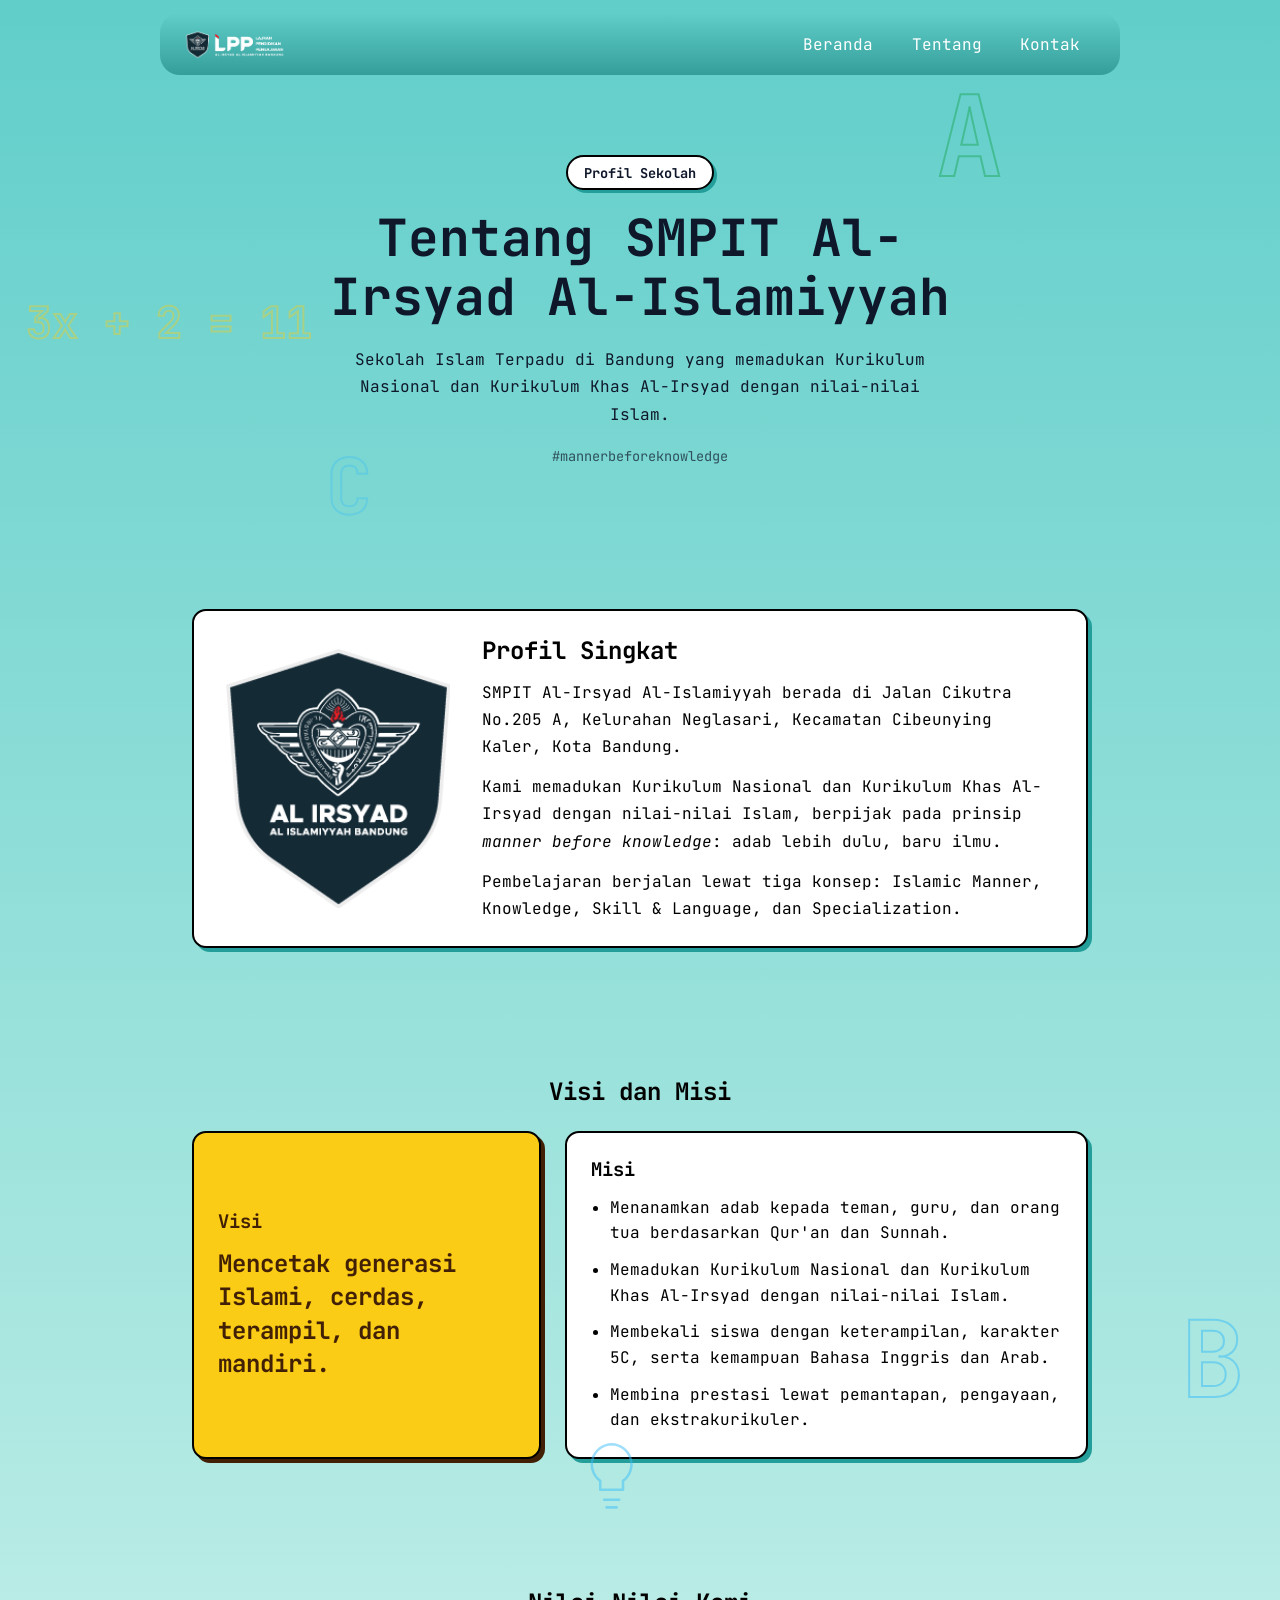
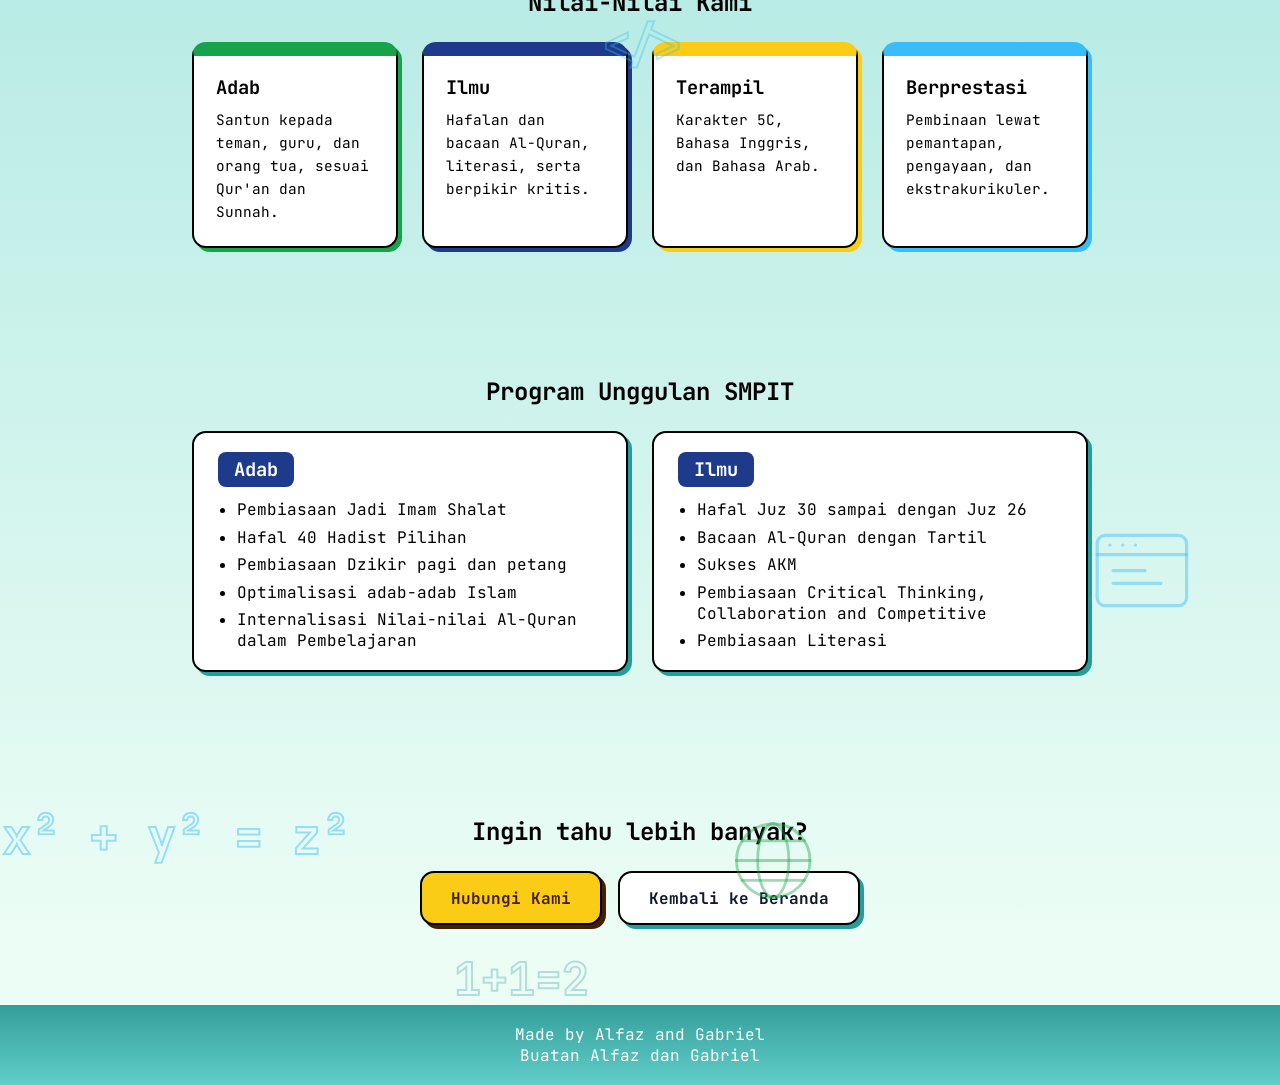
==== commit 10a8cad2: "Nov 28, 2026, 10:31 AM" ====
--- a/about.html
+++ b/about.html
@@ -57,7 +57,7 @@
                     </p>
                     <p class="tag">#mannerbeforeknowledge</p>
                 </div>
-            </section>
+            </div>
 
             <section class="about-section profile" aria-labelledby="profil-title">
                 <img class="profile-logo" src="assets/al-irsyad-logo.png" alt="Logo Al-Irsyad Al-Islamiyyah">
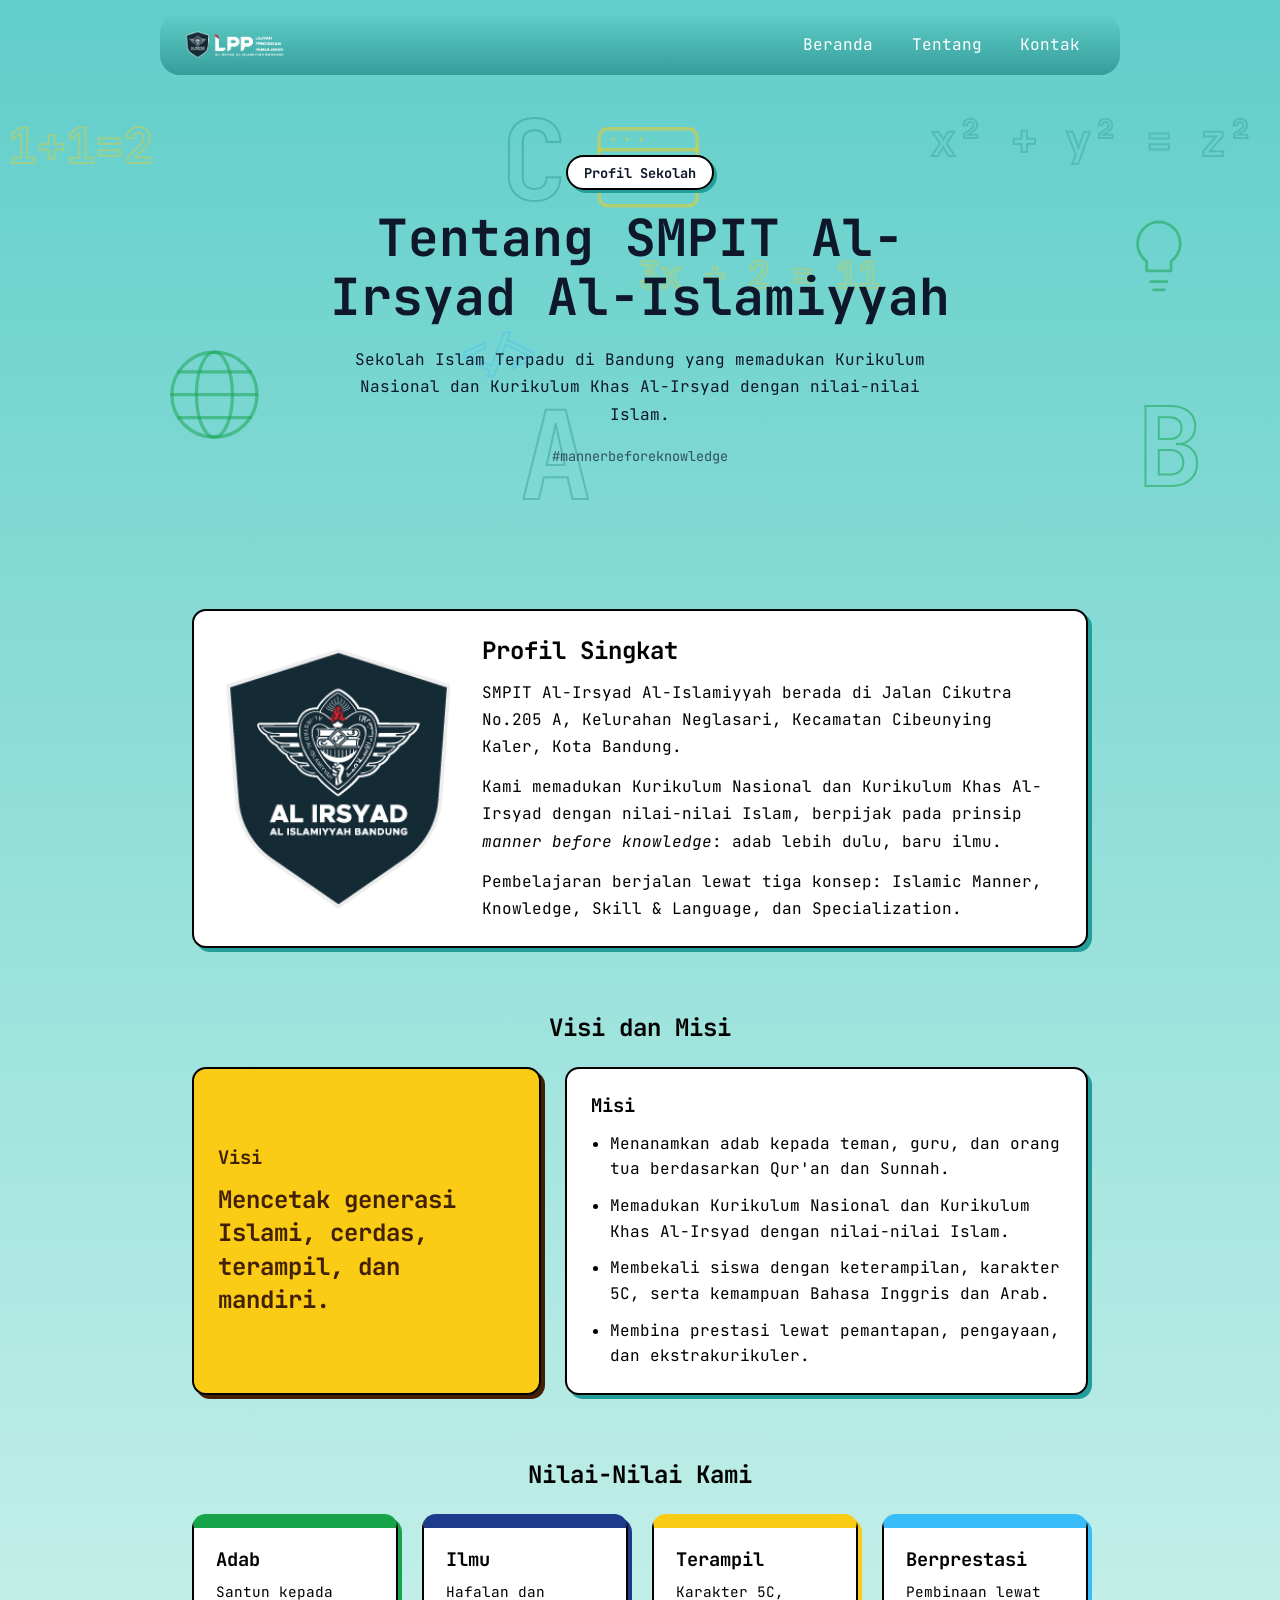
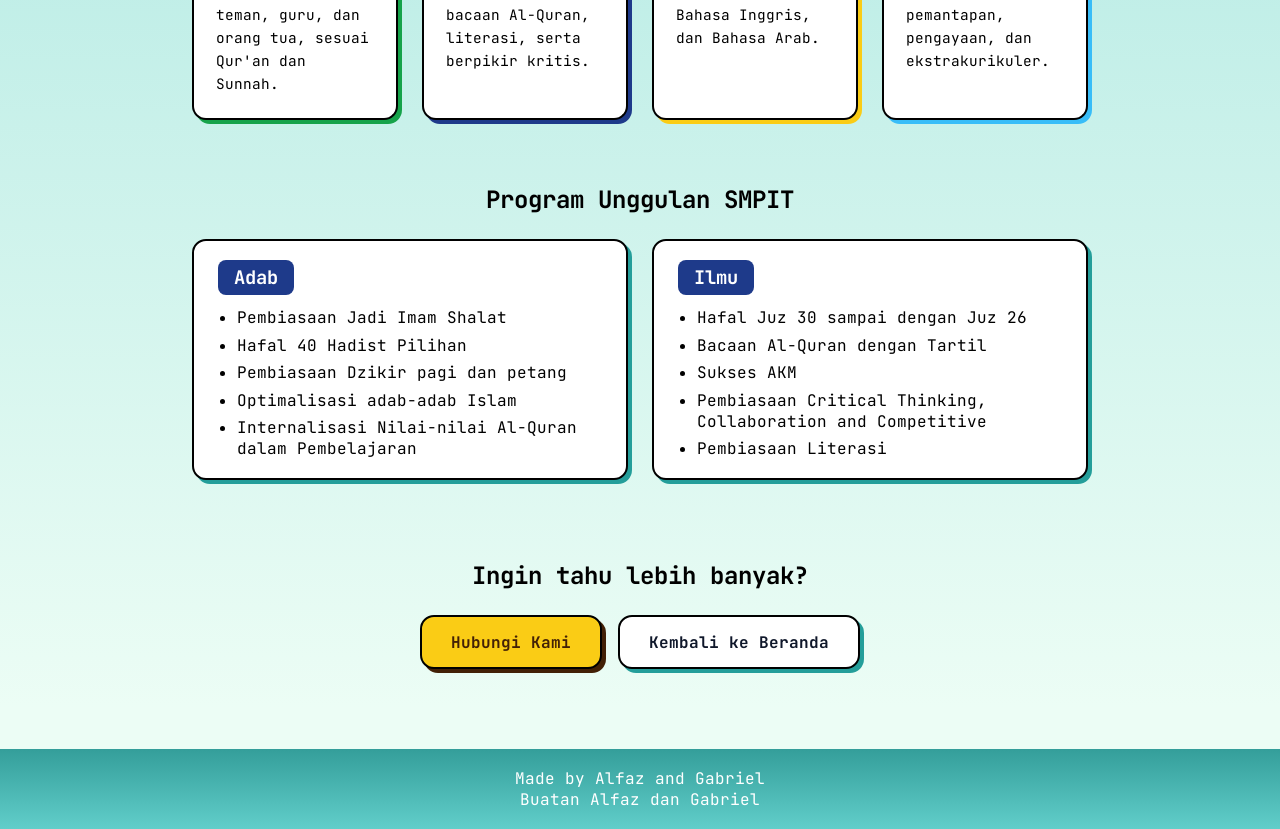
==== commit d4dc1756: "Nov 28, 2026, 10:34 AM" ====
--- a/about.html
+++ b/about.html
@@ -23,41 +23,42 @@
             </nav>
         </header>
 
-        <main class="hero-bg">
-            <div class="doodles" aria-hidden="true">
-                <span class="doodle" style="--x: 5%;  --y: 14%; --s: 3rem;   --d: 15s; --r: 4rem">1+1=2</span>
-                <span class="doodle" style="--x: 70%; --y: 8%;  --s: 2.5rem; --d: 18s; --r: 3rem">x² + y² = z²</span>
-                <span class="doodle" style="--x: 8%;  --y: 62%; --s: 2.5rem; --d: 17s; --r: 5rem">3x + 2 = 11</span>
-                <span class="doodle" style="--x: 55%; --y: 78%; --s: 3rem;   --d: 14s; --r: 3rem">&lt;/&gt;</span>
-                <span class="doodle" style="--x: 82%; --y: 55%; --s: 6rem;   --d: 19s; --r: 4rem">A</span>
-                <span class="doodle" style="--x: 30%; --y: 85%; --s: 5rem;   --d: 16s; --r: 3rem">B</span>
-                <span class="doodle" style="--s: 5rem">C</span>
+        <main>
+            <section class="hero-bg">
+                <div class="doodles" aria-hidden="true">
+                    <span class="doodle" style="--x: 5%;  --y: 14%; --s: 3rem;   --d: 15s; --r: 4rem">1+1=2</span>
+                    <span class="doodle" style="--x: 70%; --y: 8%;  --s: 2.5rem; --d: 18s; --r: 3rem">x² + y² = z²</span>
+                    <span class="doodle" style="--x: 8%;  --y: 62%; --s: 2.5rem; --d: 17s; --r: 5rem">3x + 2 = 11</span>
+                    <span class="doodle" style="--x: 55%; --y: 78%; --s: 3rem;   --d: 14s; --r: 3rem">&lt;/&gt;</span>
+                    <span class="doodle" style="--x: 82%; --y: 55%; --s: 6rem;   --d: 19s; --r: 4rem">A</span>
+                    <span class="doodle" style="--x: 30%; --y: 85%; --s: 5rem;   --d: 16s; --r: 3rem">B</span>
+                    <span class="doodle" style="--s: 5rem">C</span>
 
-                <svg class="doodle" viewBox="0 0 64 64" style="--x: 40%; --y: 10%; --s: 5rem; --d: 20s; --r: 4rem">
-                    <circle cx="32" cy="32" r="26"/>
-                    <ellipse cx="32" cy="32" rx="11" ry="26"/>
-                    <path d="M6 32h52M10 18h44M10 46h44"/>
-                </svg>
+                    <svg class="doodle" viewBox="0 0 64 64" style="--x: 40%; --y: 10%; --s: 5rem; --d: 20s; --r: 4rem">
+                        <circle cx="32" cy="32" r="26"/>
+                        <ellipse cx="32" cy="32" rx="11" ry="26"/>
+                        <path d="M6 32h52M10 18h44M10 46h44"/>
+                    </svg>
 
-                <svg class="doodle" viewBox="0 0 64 64" style="--x: 18%; --y: 36%; --s: 5.5rem; --d: 17s; --r: 3rem">
-                    <rect x="4" y="10" width="56" height="44" rx="5"/>
-                    <path d="M4 22h56M12 16h.01M20 16h.01M28 16h.01M14 32h20M14 40h30"/>
-                </svg>
+                    <svg class="doodle" viewBox="0 0 64 64" style="--x: 18%; --y: 36%; --s: 5.5rem; --d: 17s; --r: 3rem">
+                        <rect x="4" y="10" width="56" height="44" rx="5"/>
+                        <path d="M4 22h56M12 16h.01M20 16h.01M28 16h.01M14 32h20M14 40h30"/>
+                    </svg>
 
-                <svg class="doodle" viewBox="0 0 64 64" style="--x: 88%; --y: 82%; --s: 4rem; --d: 13s; --r: 3rem">
-                    <path d="M32 6a16 16 0 0 0-9 29v7h18v-7a16 16 0 0 0-9-29zM26 50h12M28 56h8"/>
-                </svg>
-            </div>
-                <div class="content">
-                    <p class="badge">Profil Sekolah</p>
-                    <h1>Tentang SMPIT Al-Irsyad Al-Islamiyyah</h1>
-                    <p class="lead">
-                        Sekolah Islam Terpadu di Bandung yang memadukan Kurikulum Nasional dan
-                        Kurikulum Khas Al-Irsyad dengan nilai-nilai Islam.
-                    </p>
-                    <p class="tag">#mannerbeforeknowledge</p>
+                    <svg class="doodle" viewBox="0 0 64 64" style="--x: 88%; --y: 82%; --s: 4rem; --d: 13s; --r: 3rem">
+                        <path d="M32 6a16 16 0 0 0-9 29v7h18v-7a16 16 0 0 0-9-29zM26 50h12M28 56h8"/>
+                    </svg>
                 </div>
-            </div>
+                    <div class="content">
+                        <p class="badge">Profil Sekolah</p>
+                        <h1>Tentang SMPIT Al-Irsyad Al-Islamiyyah</h1>
+                        <p class="lead">
+                            Sekolah Islam Terpadu di Bandung yang memadukan Kurikulum Nasional dan
+                            Kurikulum Khas Al-Irsyad dengan nilai-nilai Islam.
+                        </p>
+                        <p class="tag">#mannerbeforeknowledge</p>
+                    </div>
+            </section>
 
             <section class="about-section profile" aria-labelledby="profil-title">
                 <img class="profile-logo" src="assets/al-irsyad-logo.png" alt="Logo Al-Irsyad Al-Islamiyyah">
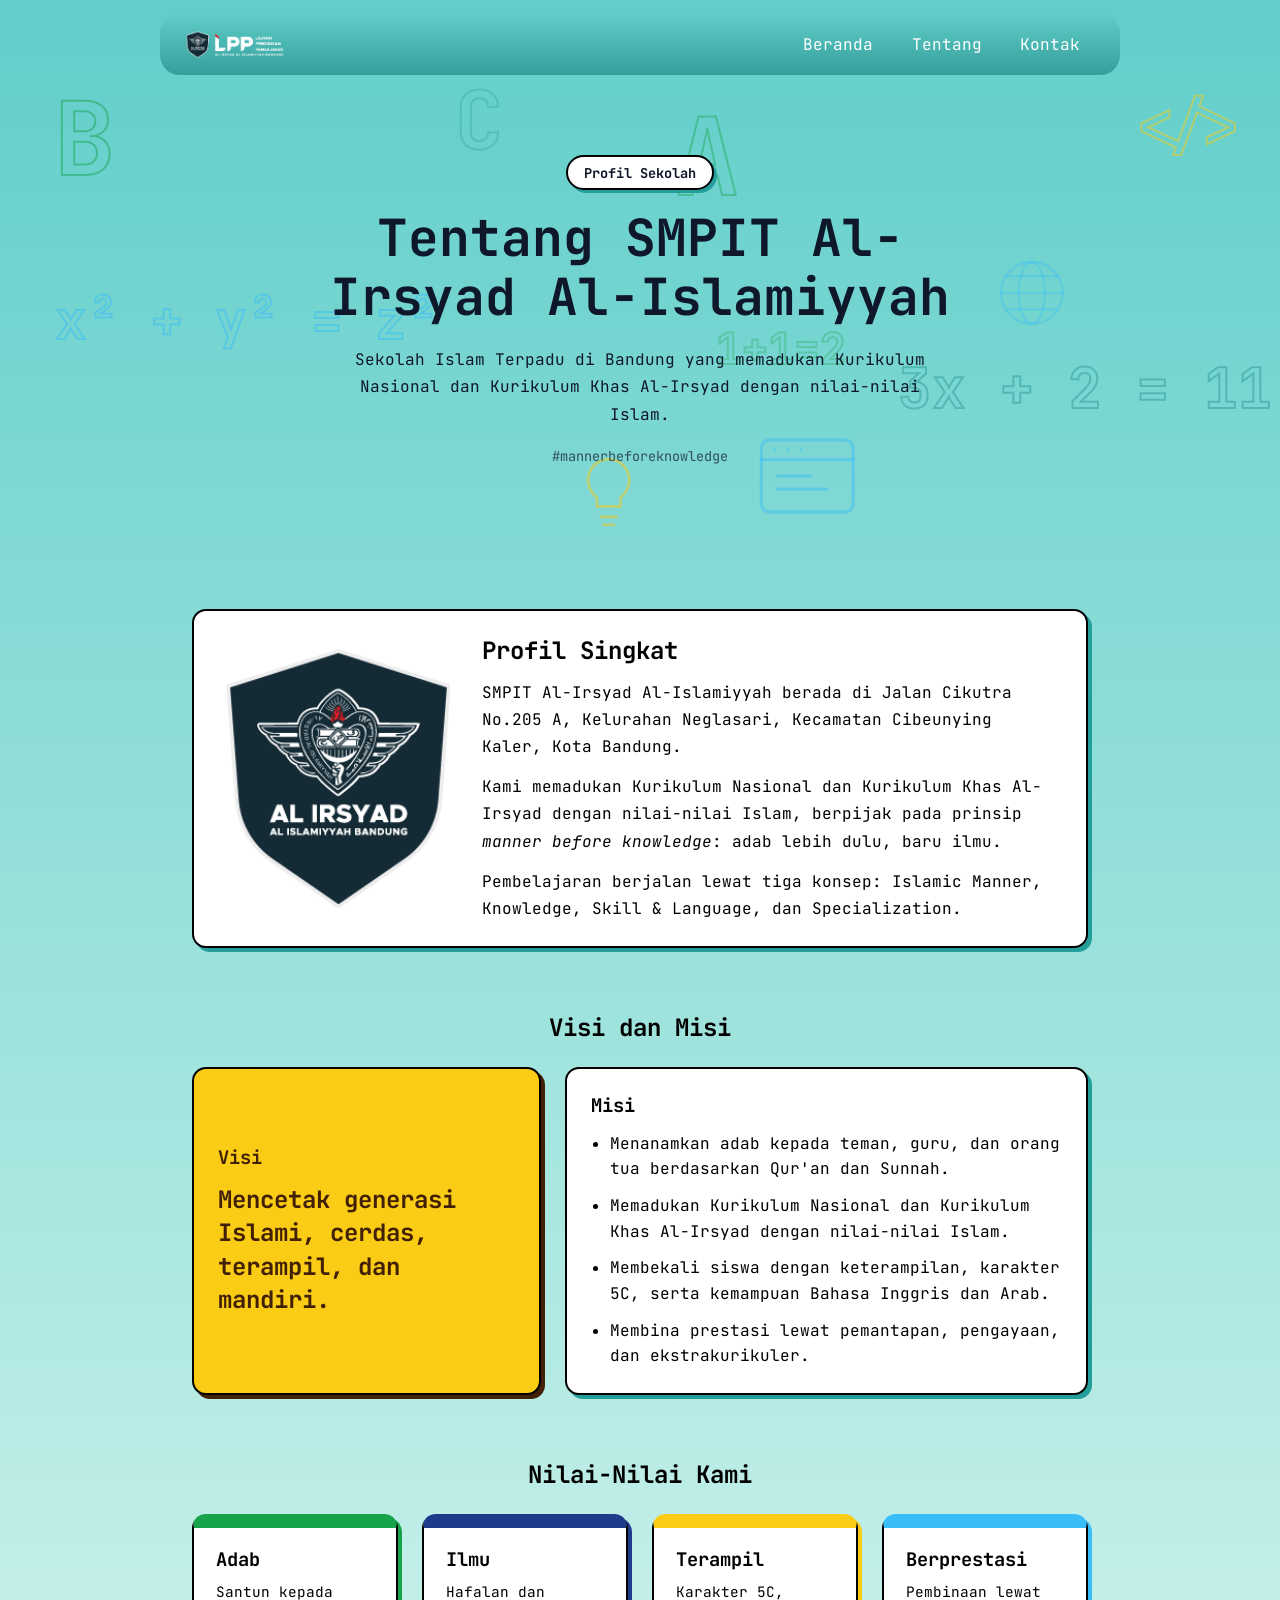
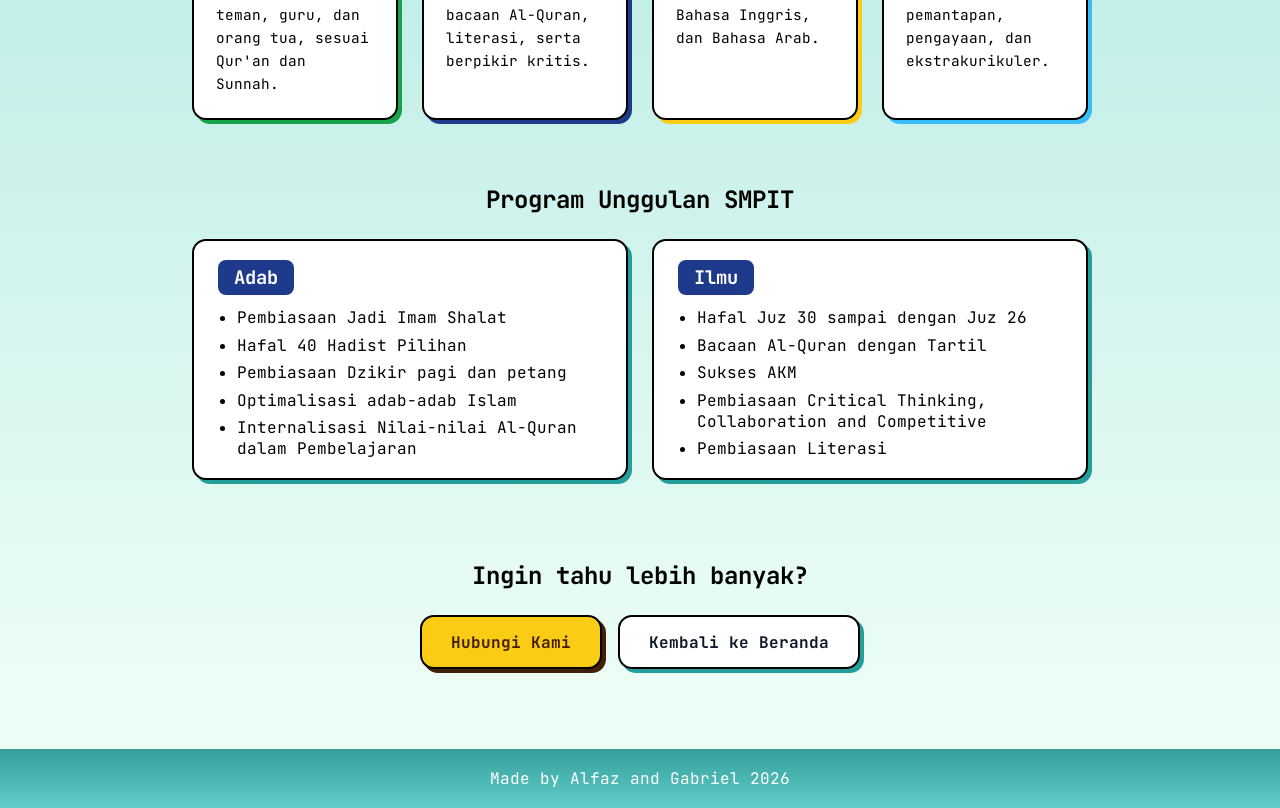
==== commit 7adb9685: "Nov 28, 2026, 10:35 AM" ====
--- a/about.html
+++ b/about.html
@@ -157,8 +157,7 @@
         </main>
 
         <div class="footer-box">
-            <footer>Made by Alfaz and Gabriel</footer>
-            <footer>Buatan Alfaz dan Gabriel</footer>
+            <footer>Made by Alfaz and Gabriel 2026</footer>
         </div>
     </body>
 </html>
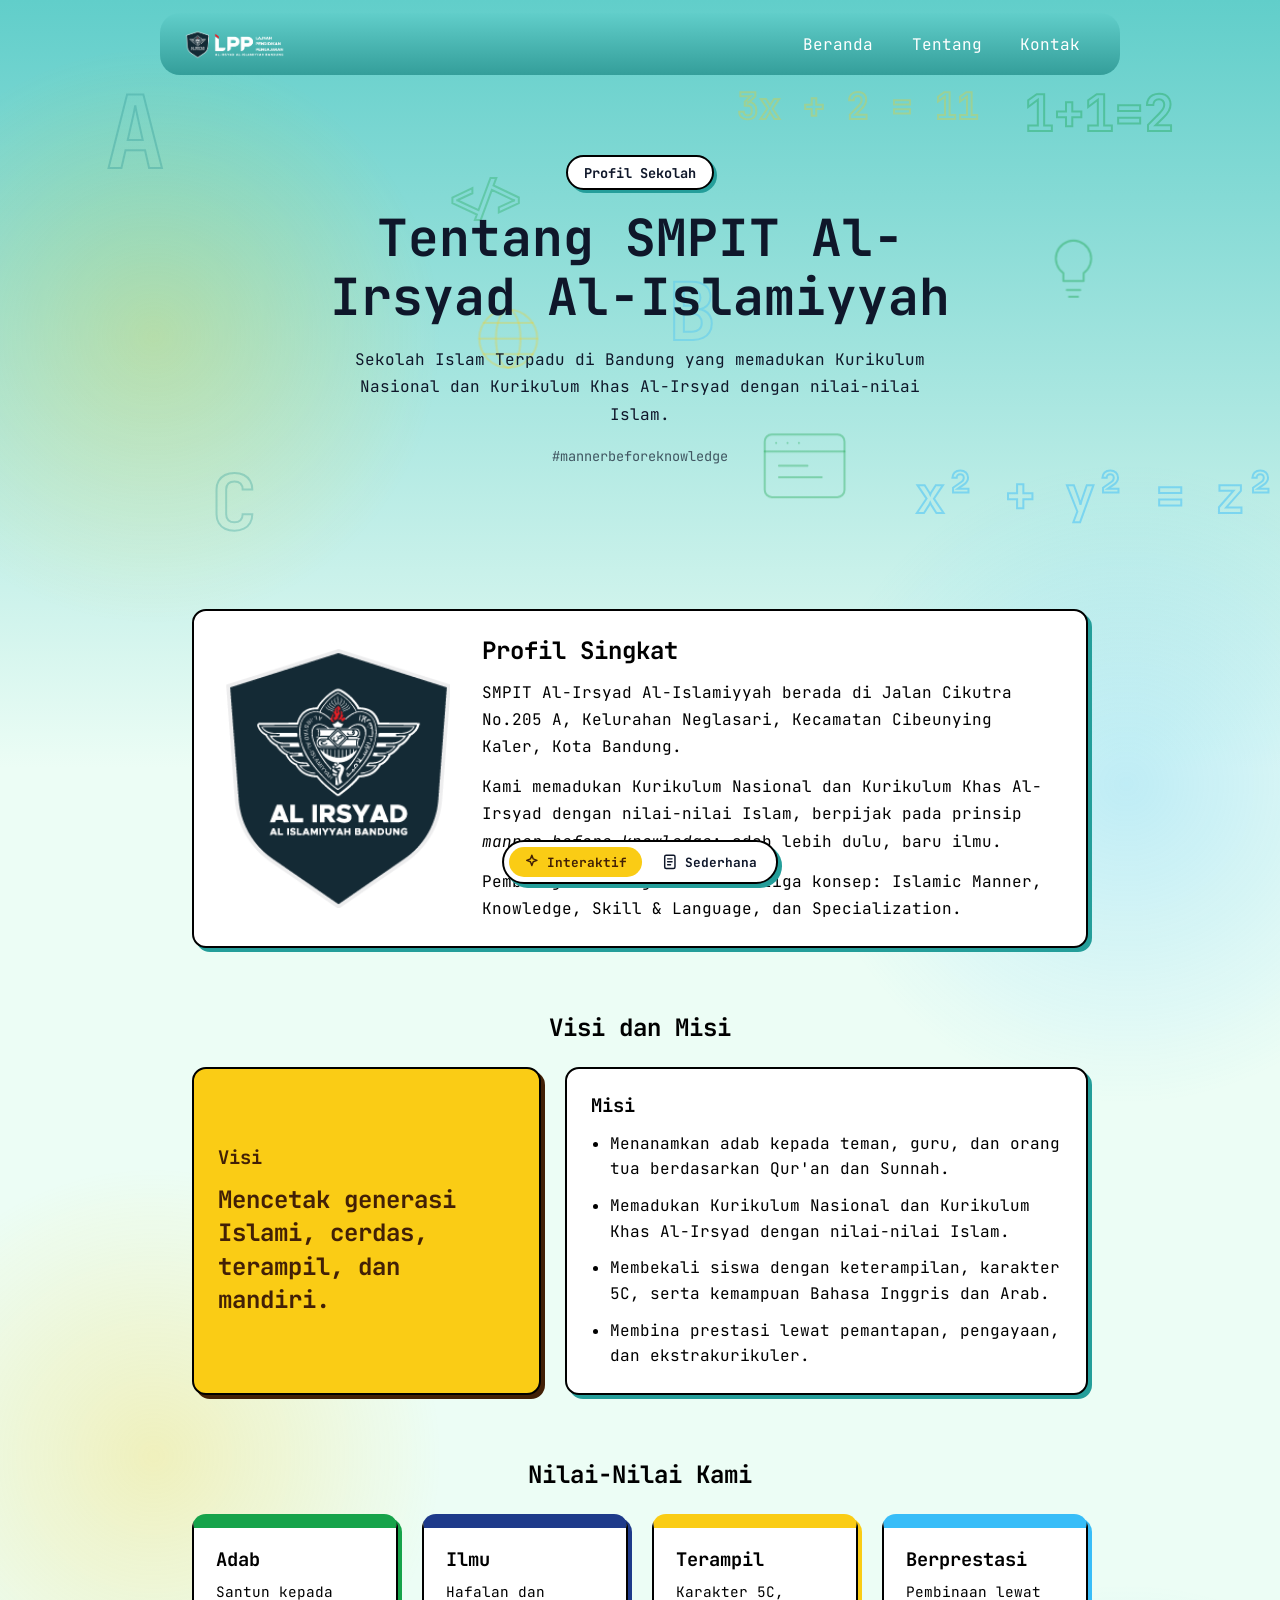
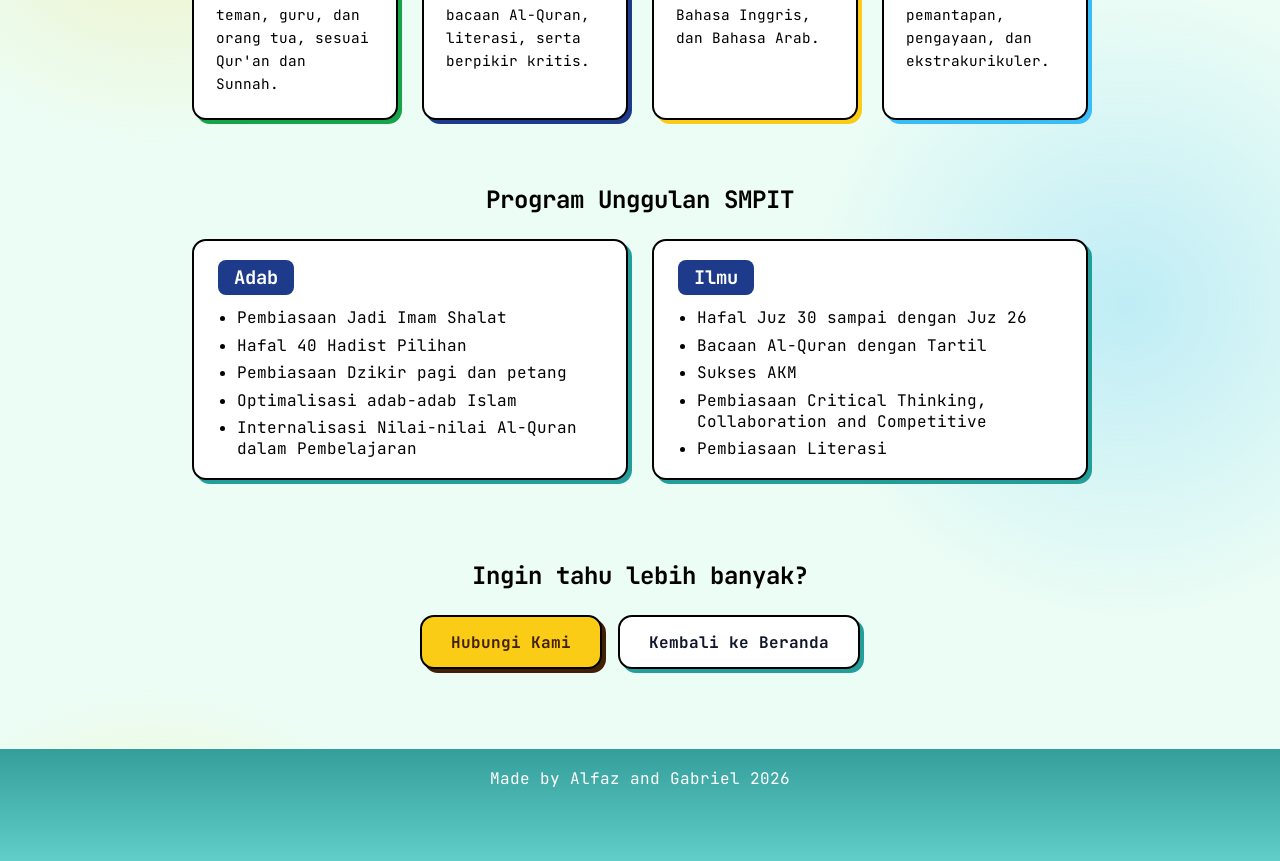
==== commit f0bf2a35: "Nov 28, 2026, 6:16 PM" ====
--- a/about.html
+++ b/about.html
@@ -8,6 +8,7 @@
         <link rel="stylesheet" href="css/about.css" />
         <link href="https://fonts.googleapis.com/css2?family=JetBrains+Mono:ital,wght@0,400;0,700;1,400&family=Amiri&display=swap" rel="stylesheet">
         <script src="js/doodles.js" defer></script>
+        <script src="js/switch.js" defer></script>
         <script>
         try { document.documentElement.dataset.mode = localStorage.getItem("mode") || "interactive"; } catch (e) {}
         </script>
--- a/css/main.css
+++ b/css/main.css
@@ -1,8 +1,6 @@
 *, *::before, *::after { box-sizing: border-box; }
 
-html {
-    overflow-x: clip;
-}
+html { overflow-x: clip; }
 
 body {
     margin: 0;
@@ -10,7 +8,11 @@
     display: flex;
     flex-direction: column;
     font-family: "JetBrains Mono", monospace;
-    background: #ecfdf5 linear-gradient(180deg, #61ceca, #ecfdf5 95%);
+    background:
+        radial-gradient(circle at 12% 30%, rgba(250, 204, 21, 0.25), transparent 18rem) 0 0 / 100% 70rem repeat-y,
+        radial-gradient(circle at 88% 70%, rgba(56, 189, 248, 0.25), transparent 20rem) 0 0 / 100% 70rem repeat-y,
+        linear-gradient(180deg, #61ceca, #ecfdf5 48rem) top / 100% 48rem no-repeat,
+        #ecfdf5;
     animation: page-in 0.4s ease both;
 }
 
@@ -23,7 +25,6 @@
     justify-content: space-between;
     flex-wrap: wrap;
     gap: 0.5rem 1.5rem;
-    box-sizing: border-box;
     width: min(95%, 60rem);
     margin: 0.8rem auto 0;
     padding: 0.8rem 1.5rem;
@@ -37,7 +38,7 @@
 }
 
 .header-box img { display: block; height: 2rem; flex-shrink: 0; }
-.header-box nav { display: flex; flex-wrap: nowrap; gap: 0.4rem;}
+.header-box nav { display: flex; flex-wrap: nowrap; gap: 0.4rem; }
 
 .header-box a {
     padding: 0.5rem 1rem;
@@ -60,45 +61,6 @@
     background: linear-gradient(180deg, #349e9a, #61ceca);
     color: #ffffff;
     text-align: center;
-}
-
-.doodles {
-    --ink: rgba(52, 158, 154, 0.35);
-    position: absolute;
-    inset: 0;
-    pointer-events: none;
-    overflow: hidden;
-}
-
-.doodle {
-    --r: 3rem;
-    --dir: 1;
-    --a: 10deg;
-    --d: 15s;
-    --sw: 10s;
-    --t1: 0s;
-    --t2: 0s;
-    position: absolute;
-    left: var(--x);
-    top: var(--y);
-    font-size: var(--s);
-    font-weight: 700;
-    line-height: 1;
-    white-space: nowrap;
-    color: transparent;
-    -webkit-text-stroke: 2px var(--ink);
-    animation:
-        drift var(--d) ease-in-out var(--t1) infinite,
-        sway var(--sw) ease-in-out var(--t2) infinite alternate;
-}
-
-svg.doodle {
-    width: var(--s);
-    fill: none;
-    stroke: var(--ink);
-    stroke-width: 2;
-    stroke-linecap: round;
-    stroke-linejoin: round;
 }
 
 .hero-bg {
@@ -136,42 +98,114 @@
     box-shadow: 3px 3px #249e9a;
 }
 
+.doodles {
+    --ink: rgba(52, 158, 154, 0.35);
+    position: absolute;
+    inset: 0;
+    pointer-events: none;
+    overflow: hidden;
+}
+
+.doodle {
+    --move: sway;
+    --dirn: alternate;
+    --ease: ease-in-out;
+    --a: 10deg;
+    --sw: 10s;
+    --t2: 0s;
+    --e: 0s;
+    --z: 0;
+    --h: 1;
+    position: absolute;
+    left: var(--x);
+    top: var(--y);
+    font-size: var(--s);
+    font-weight: 700;
+    line-height: 1;
+    white-space: nowrap;
+    color: transparent;
+    -webkit-text-stroke: 2px var(--ink);
+    pointer-events: auto;
+    transform: translate(calc(var(--mx, 0) * var(--z) * -1px), calc(var(--my, 0) * var(--z) * -1px)) scale(var(--h));
+    transition: transform 0.5s cubic-bezier(0.22, 1, 0.36, 1), color 0.3s, fill 0.3s;
+    animation-name: appear, var(--move);
+    animation-duration: 1s, var(--sw);
+    animation-timing-function: ease, var(--ease);
+    animation-delay: var(--e), var(--t2);
+    animation-iteration-count: 1, infinite;
+    animation-direction: normal, var(--dirn);
+    animation-fill-mode: both, none;
+}
+
+.doodles:not(.ready) .doodle { animation-play-state: paused; }
+
+svg.doodle {
+    width: var(--s);
+    fill: transparent;
+    stroke: var(--ink);
+    stroke-width: 2;
+    stroke-linecap: round;
+    stroke-linejoin: round;
+}
+
+svg.doodle * { vector-effect: non-scaling-stroke; }
+
+.mode-switch {
+    position: fixed;
+    left: 50%;
+    bottom: 1rem;
+    translate: -50% 0;
+    z-index: 200;
+    display: flex;
+    gap: 0.3rem;
+    padding: 0.3rem;
+    background: #fff;
+    border: 2px solid #000;
+    border-radius: 999px;
+    box-shadow: 4px 4px #249e9a;
+}
+
+.mode-switch button {
+    display: flex;
+    align-items: center;
+    gap: 0.4rem;
+    padding: 0.4rem 0.9rem;
+    border: 0;
+    border-radius: 999px;
+    background: transparent;
+    color: #0f172a;
+    font: inherit;
+    font-size: 0.8rem;
+    font-weight: 700;
+    cursor: pointer;
+    transition: background 0.2s, color 0.2s;
+}
+
+.mode-switch button[aria-pressed="true"] { background: #facc15; color: #422006; }
+.mode-switch svg { width: 1.1rem; fill: none; stroke: currentColor; stroke-width: 2; stroke-linecap: round; stroke-linejoin: round; }
+.footer-box { padding-bottom: 4.5rem; }
+
+@media (hover: hover) {
+    .doodle:hover { --h: 1.3; color: var(--c); }
+    svg.doodle:hover { fill: var(--f); }
+}
+
 [data-mode="formal"] .doodles { display: none; }
 [data-mode="formal"] .orbit,
 [data-mode="formal"] .arm article { animation: none; }
+[data-mode="formal"] *,
+[data-mode="formal"] *::before { transition: none !important; }
 
 body.page-out { animation: page-out 0.4s ease forwards; }
 
+@keyframes page-in { from { opacity: 0; } }
 @keyframes page-out { to { opacity: 0; } }
-
-@keyframes page-in { from { opacity: 0; } }
-
-@keyframes drift {
-    0%   { translate: 0 0; }
-    25%  { translate: calc(var(--r) * var(--dir)) calc(var(--r) * -0.6); }
-    50%  { translate: calc(var(--r) * var(--dir) * 0.3) calc(var(--r) * -1.2); }
-    75%  { translate: calc(var(--r) * var(--dir) * -0.8) calc(var(--r) * -0.5); }
-    100% { translate: 0 0; }
-}
-
-@keyframes sway {
-    from { rotate: calc(var(--a) * -1); scale: 0.95; }
-    to   { rotate: var(--a); scale: 1.08; }
-}
-
-@media (prefers-reduced-motion: reduce) {
-    .doodle { animation: none; }
-}
-
-@keyframes spin { to { rotate: 360deg; } }
-
-@media (max-width: 700px), (prefers-reduced-motion: reduce) {
-    .stage { width: auto; }
-    .hub { display: none; }
-    .orbit { width: auto; aspect-ratio: auto; display: grid; gap: 1rem; border: 0; animation: none; }
-    .arm { position: static; rotate: none; }
-    .arm article { position: static; translate: none; transform: none; width: auto; animation: none; }
-}
+@keyframes appear { from { opacity: 0; } }
+@keyframes sway { from { rotate: calc(var(--a) * -1); scale: 0.95; } to { rotate: var(--a); scale: 1.08; } }
+@keyframes turn { to { rotate: 360deg; } }
+@keyframes bob { from { scale: 0.85; } to { scale: 1.2; } }
+
+@media (max-width: 480px) { .mode-switch span { display: none; } }
 
 @media (max-width: 600px) {
     .doodle { font-size: calc(var(--s) * 0.6); }
